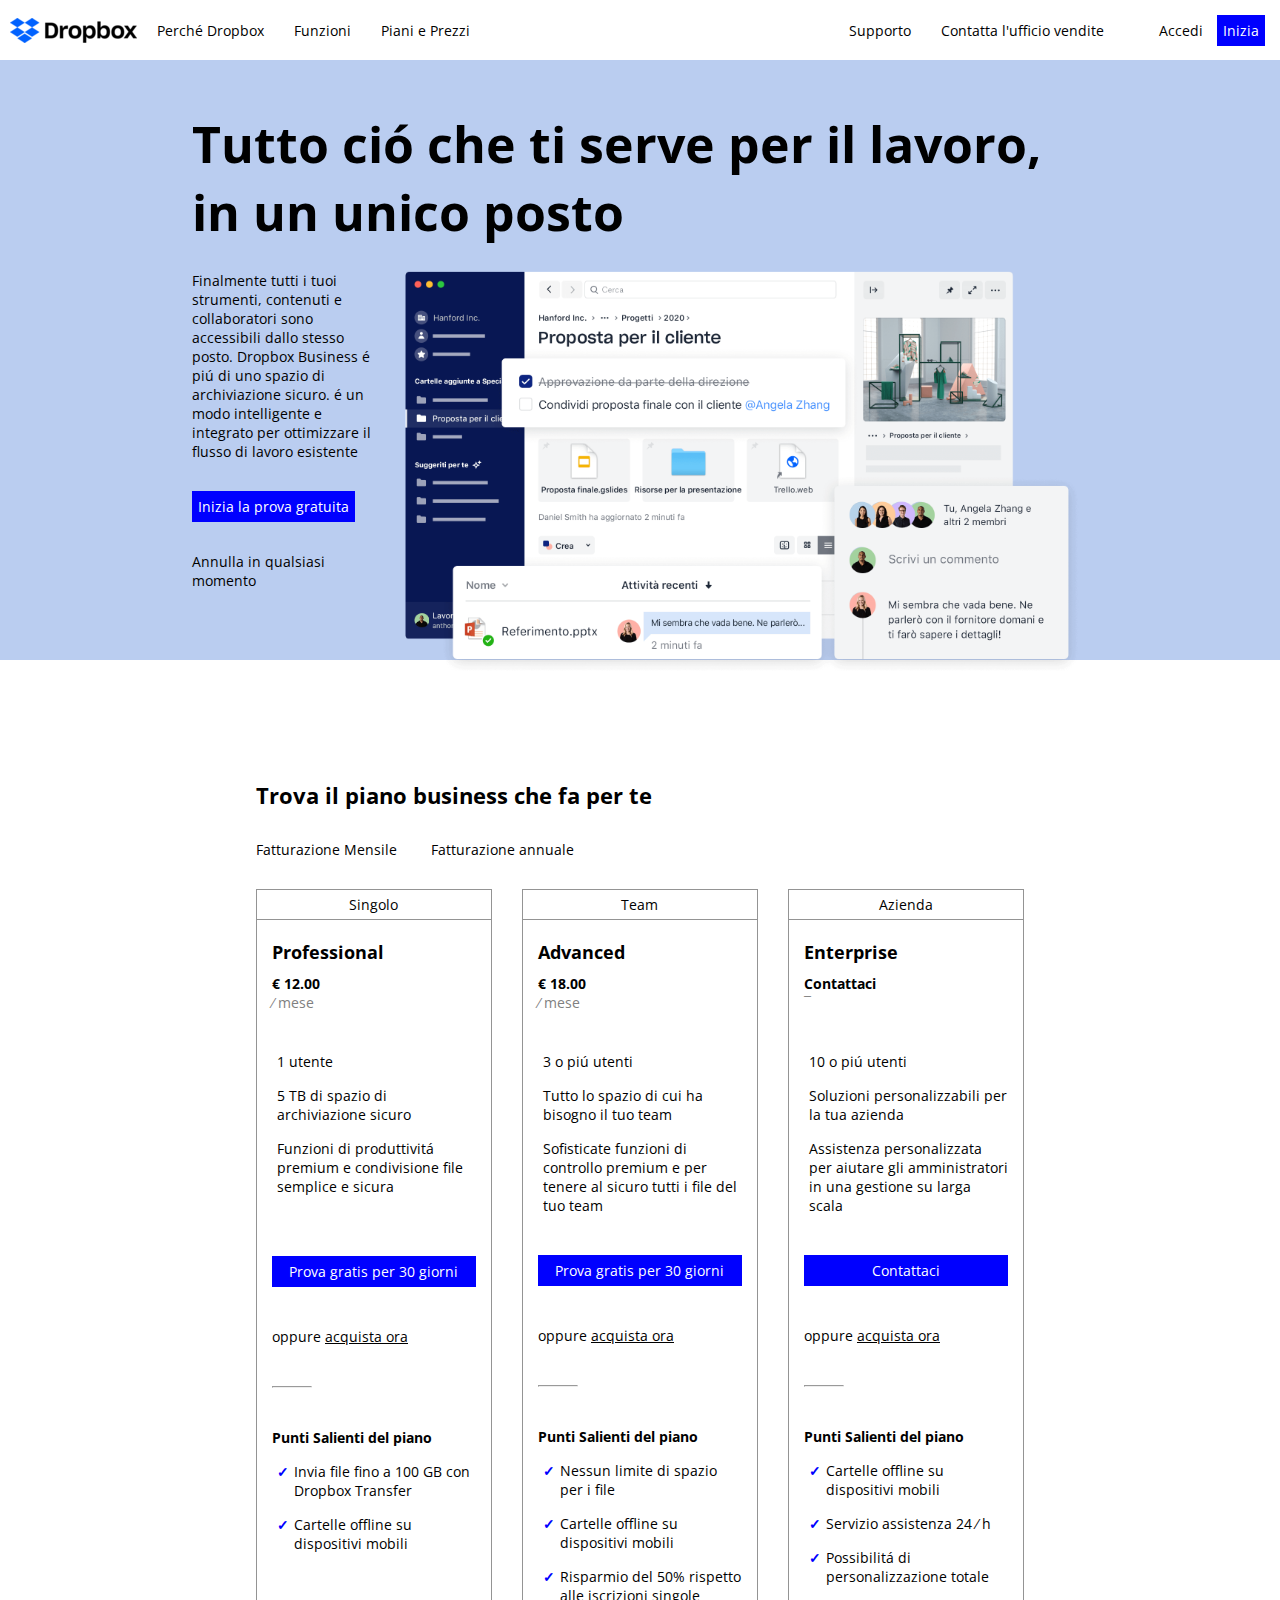
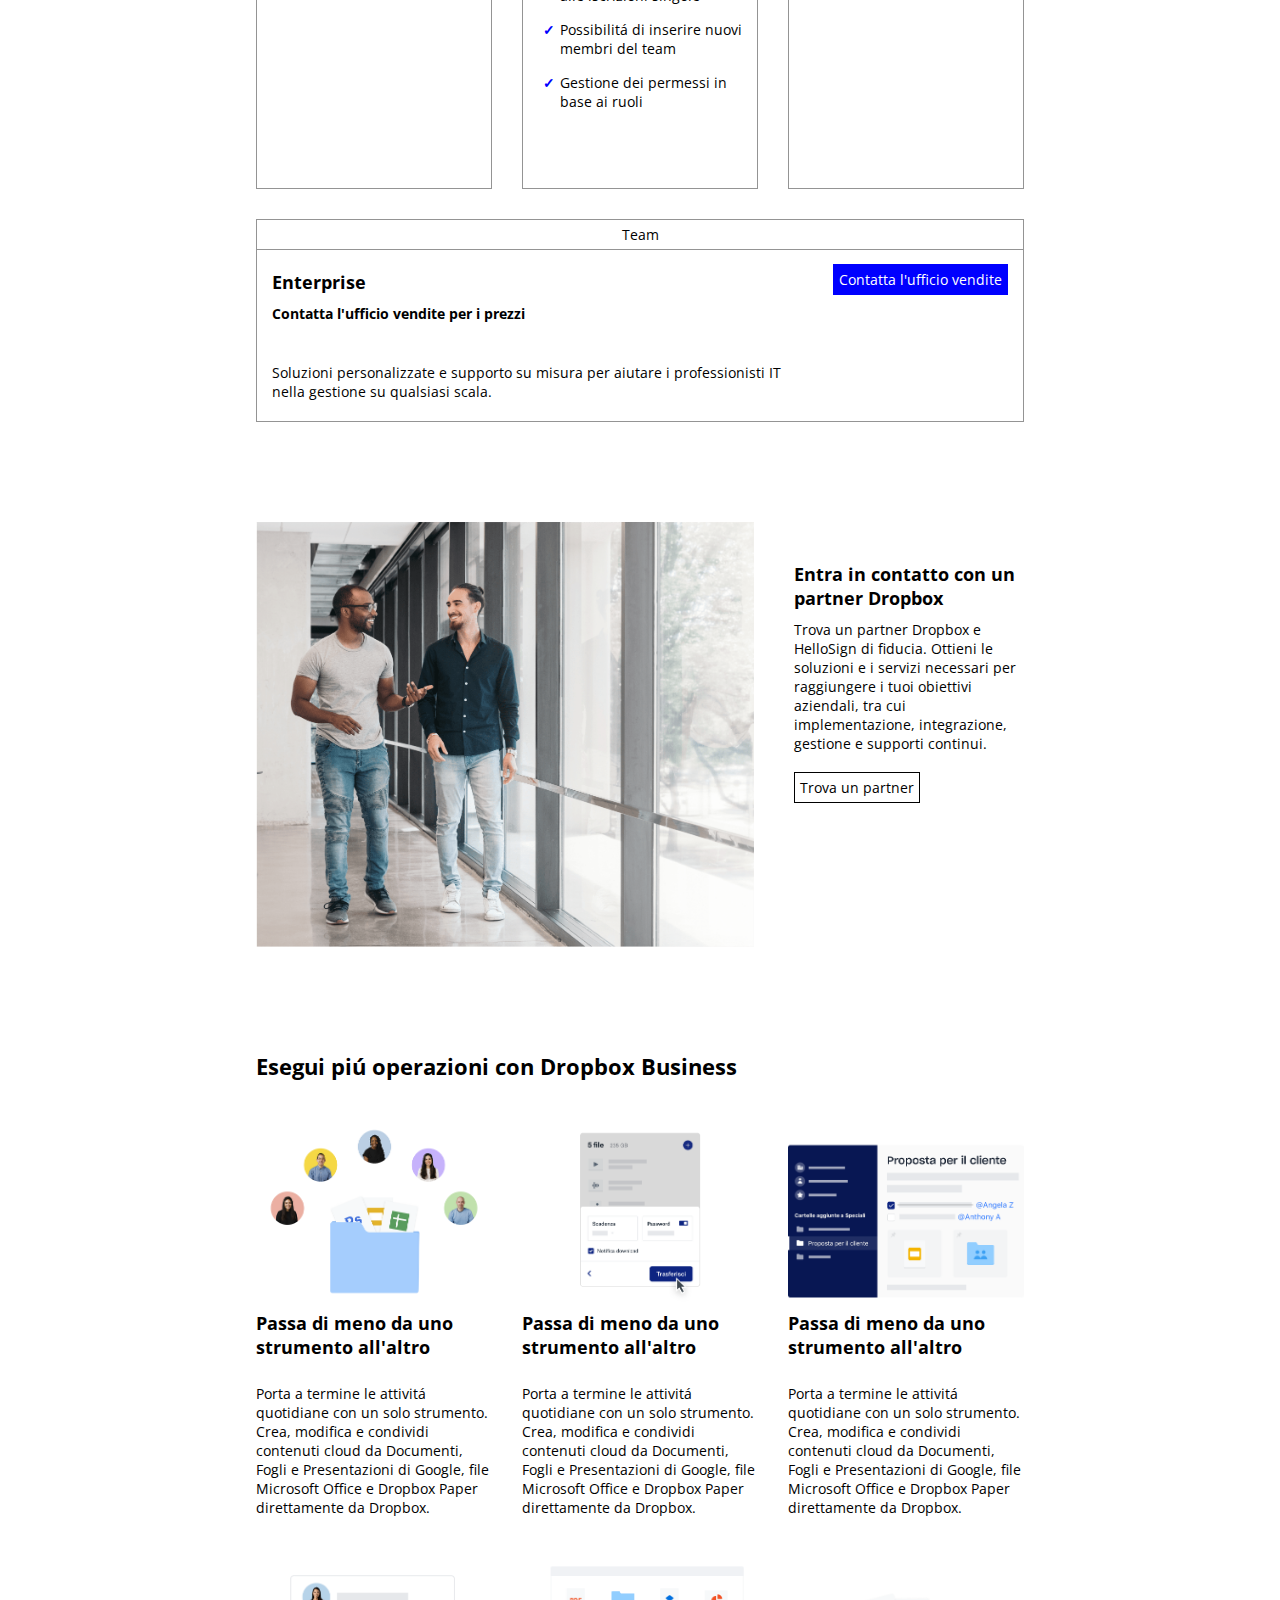
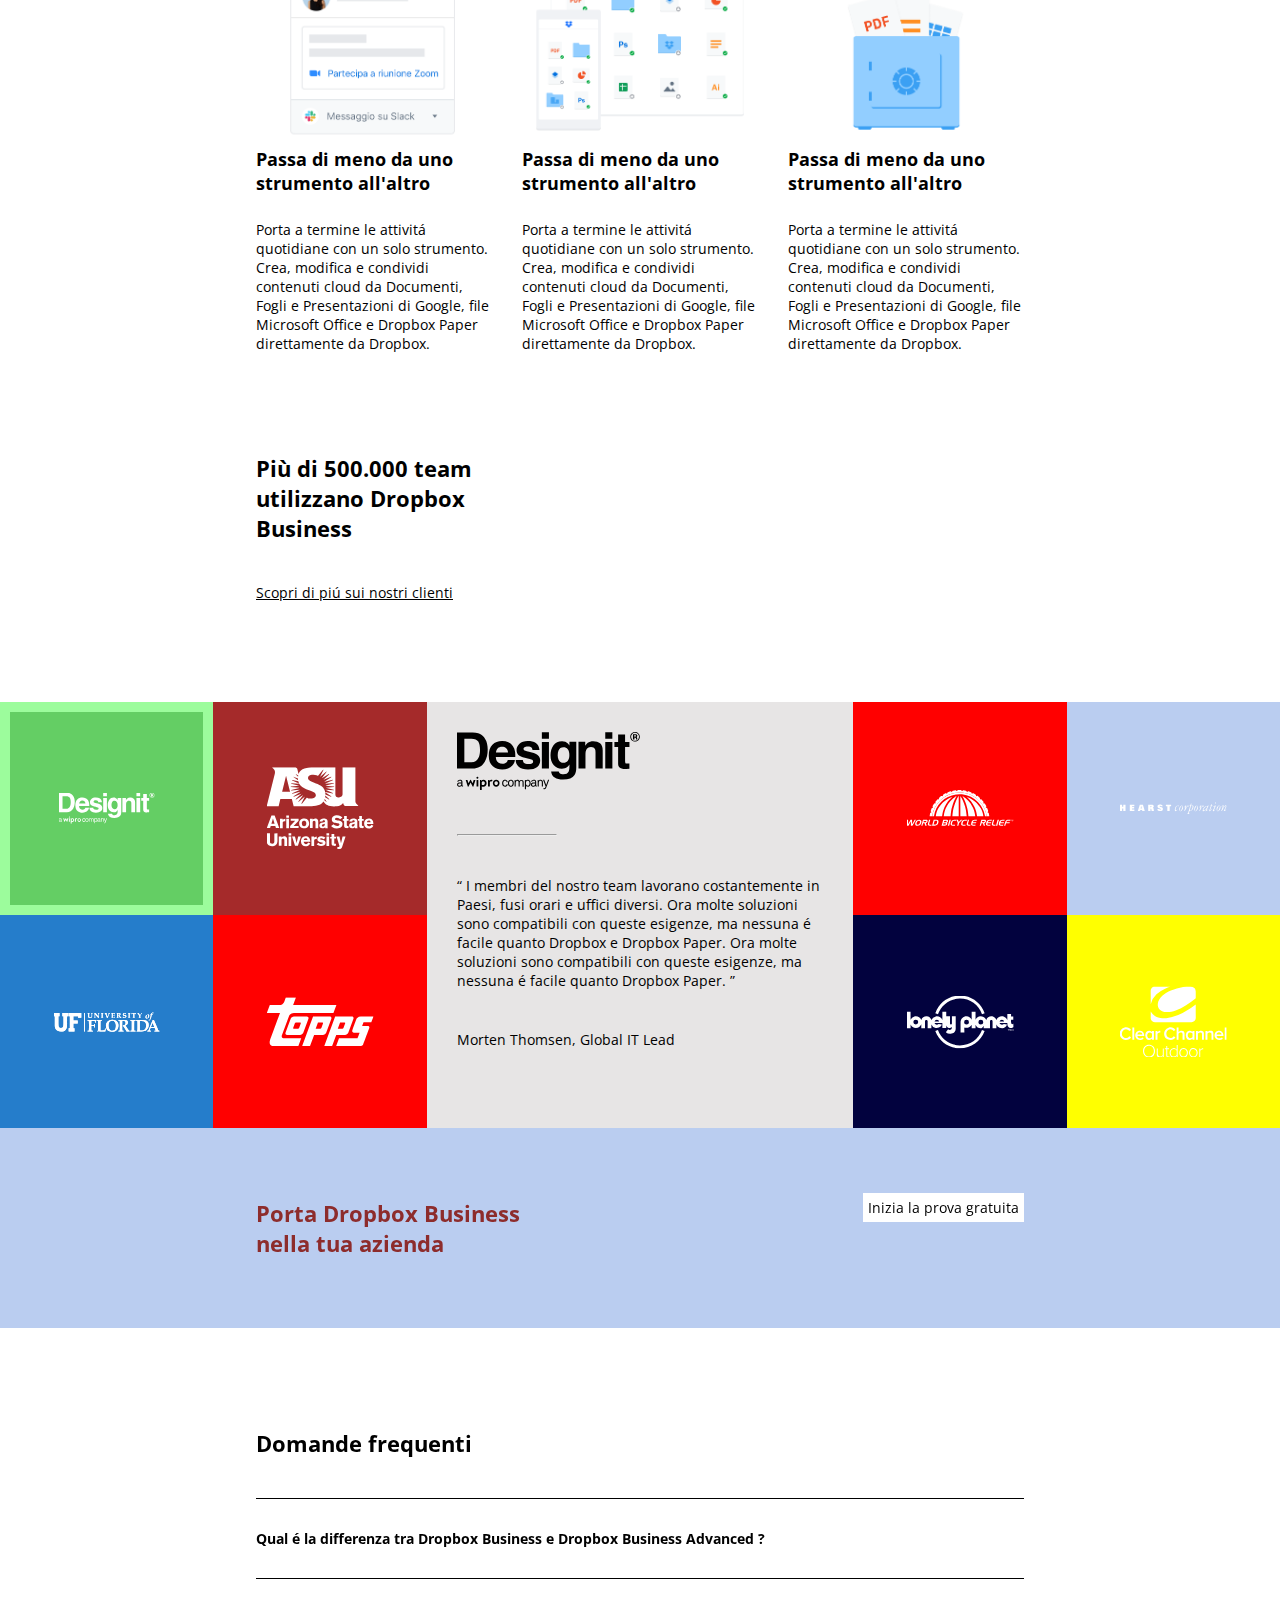
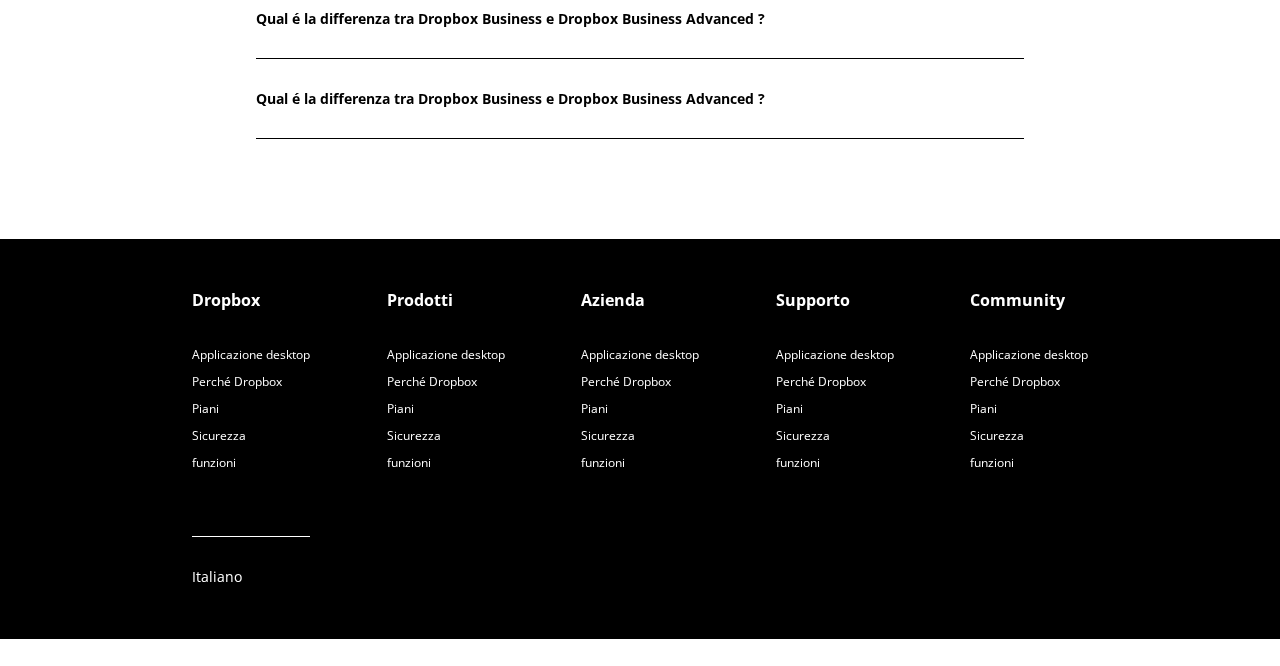
==== bonus/index.html @ 5f4a75bf "creazione cartella bonus" ====
<!DOCTYPE html>
<html lang="en">
<head>
    <meta charset="UTF-8">
    <meta http-equiv="X-UA-Compatible" content="IE=edge">
    <meta name="viewport" content="width=device-width, initial-scale=1.0">
    <title>Dropbox</title>
    <link rel="preconnect" href="https://fonts.googleapis.com">
    <link rel="preconnect" href="https://fonts.gstatic.com" crossorigin>
    <link href="https://fonts.googleapis.com/css2?family=Open+Sans:wght@400;800&display=swap" rel="stylesheet">
    <link rel="stylesheet" href="https://cdnjs.cloudflare.com/ajax/libs/font-awesome/6.2.0/css/all.min.css" integrity="sha512-xh6O/CkQoPOWDdYTDqeRdPCVd1SpvCA9XXcUnZS2FmJNp1coAFzvtCN9BmamE+4aHK8yyUHUSCcJHgXloTyT2A==" crossorigin="anonymous" referrerpolicy="no-referrer" />
    <link rel="stylesheet" href="css/style.css">
</head>
<body>
    <!-- header -->
    <header>
        <!-- nav bar -->
        <nav>
            <div class="nav-flex">
                <img src="img/logo-small.png" alt="logo">
                
                <ul class="list-nav">
                    <li><a href="#">Perch&eacute; Dropbox</a></li>
                    <li><a href="#" class="space">Funzioni</a></li>
                    <li><a href="#">Piani e Prezzi</a></li>
                </ul>
            </div>

            <div class="nav-flex">
                <ul class="list-nav">
                    <li><a href="#">Supporto</a></li>
                    <li><a href="#" class="space">Contatta l'ufficio vendite</a></li>
                </ul>
                <div id="nav-btn">
                    <a href="#">Accedi</a>
                    <a href="#" class="blue btn">Inizia</a>
                </div>
               
            </div>
        </nav>

        <div class="sub-header bg-light">
            <div class="container-header">
                <!-- intestazione -->
                <h1>
                    Tutto ci&oacute; che ti serve per il lavoro, in un unico posto
                </h1>

                <!-- sezione sub-header -->
                <div class="presentation">

                    <div class="presentation-sx">
                        <p>
                            Finalmente tutti i tuoi strumenti, contenuti e collaboratori sono accessibili dallo stesso posto. Dropbox Business &eacute; pi&uacute; di uno spazio di archiviazione sicuro. &eacute; un modo intelligente e integrato per ottimizzare il flusso di lavoro esistente
                        </p>  
    
                        <a href="#" class="blue btn">Inizia la prova gratuita</a>
                        <div>Annulla in qualsiasi momento</div>

                        <a href="#" id="arrow"><i class="fa-solid fa-arrow-down"></i></a>  
                    </div>

                    <div>
                        <img src="img/jumbo.png" alt="jumbo">
                    </div>
                    
                </div>
            </div>
            
        </div>
        <!-- chiusura div sub-header -->

    </header>
       
    <!-- main -->
    <main>
        <div class="container">

            <!-- section 1 Piano business Dropbox-->
            <section>
                <h3>
                    Trova il piano business che fa per te
                </h3>

                <div class="invoicing">
                    <div>
                        <span><i class="fa-solid fa-circle-dot blue-item"></i></span>
                        <span>Fatturazione Mensile</span>
                    </div>
    
                    <div>
                        <span><i class="fa-regular fa-circle"></i></span>
                        <span>Fatturazione annuale</span> 
                    </div>    
                </div>

                <div class="box-container">
                    <!-- box 1 -->
                    <div class="box">
                        <div class="box-category">
                            <i class="fa-solid fa-user"></i> 
                            <span>Singolo</span>  
                        </div>

                        <div class="box-content">
                            
                            <h4 class="mb1">Professional</h4>
                            <span><strong>&euro; 12.00</strong></span><br> 
                            <span class="gray">&frasl; mese</span> 

                            <div id="different-mg">
                                <div class="user">
                                    <i class="fa-solid fa-user"></i> 
                                    <span>1 utente</span> 
                                </div>
    
                                <div class="user">
                                    <i class="fa-solid fa-folder"></i>
                                    <div>
                                        5 TB di spazio di archiviazione sicuro 
                                    </div>  
                                </div>
    
                                <div class="user">
                                    <i class="fa-solid fa-share-nodes"></i>
                                    <div>
                                        Funzioni di produttivit&aacute; premium e condivisione file semplice e sicura
                                    </div>
                                </div>
                                
                            </div>
                            

                            <a href="#" class="blue btn mb2 special">Prova gratis per 30 giorni</a>

                            <div>
                                <span>oppure</span> 
                                <a href="#" class="underlined">acquista ora</a>
                            </div>

                            <hr>

                            <span>
                                <strong>Punti Salienti del piano</strong>
                            </span>  
                            <ul>
                                <li class="user">
                                    <span class="blue-item"><strong>&check;</strong></span>  
                                    <span> Invia file fino a 100 GB con Dropbox Transfer</span> 
                                </li>
                                <li class="user">
                                    <span class="blue-item"><strong>&check;</strong></span>
                                    <span>Cartelle offline su dispositivi mobili</span> 
                                </li>
                            </ul>
                        </div>
                        
                    </div>
                    <!-- chiusura box 1 -->

                    <!-- box 2 -->
                    <div class="box">
                        <div class="box-category">
                            <i class="fa-solid fa-people-group"></i> 
                            <span>Team</span>  
                        </div>

                        <div class="box-content">
                            
                            <h4 class="mb1">Advanced</h4>
                            <span><strong>&euro; 18.00</strong></span><br> 
                            <span class="gray">&frasl; mese</span> 
                            
                            <div class="user-description">
                                <div class="user">
                                    <i class="fa-solid fa-user"></i> 
                                    <span>3 o pi&uacute; utenti </span> 
                                </div>
    
                                <div class="user">
                                    <i class="fa-solid fa-folder"></i>
                                    <div>
                                        Tutto lo spazio di cui ha bisogno il tuo team
                                    </div>  
                                </div>
    
                                <div class="user">
                                    <i class="fa-solid fa-share-nodes"></i>
                                    <div>
                                        Sofisticate funzioni di controllo premium e per tenere al sicuro tutti i file del tuo team
                                    </div>
                                </div>
                            </div>
                            
                            

                            <a href="#" class="blue btn mb2 special">Prova gratis per 30 giorni</a>

                            <div>
                                <span>oppure</span> 
                                <a href="#" class="underlined">acquista ora</a>
                            </div>

                            <hr>

                            <span>
                                <strong>Punti Salienti del piano</strong>
                            </span>  
                            <ul>
                                <li class="user">
                                    <span class="blue-item"><strong>&check;</strong></span>  
                                    <span>Nessun limite di spazio per i file</span> 
                                </li>
                                <li class="user">
                                    <span class="blue-item"><strong>&check;</strong></span>
                                    <span>Cartelle offline su dispositivi mobili</span> 
                                </li>
                                <li class="user">
                                    <span class="blue-item"><strong>&check;</strong></span>
                                    <span>Risparmio del 50&percnt; rispetto alle iscrizioni singole</span> 
                                </li>
                                <li class="user">
                                    <span class="blue-item"><strong>&check;</strong></span>
                                    <span>Possibilit&aacute; di inserire nuovi membri del team</span> 
                                </li>
                                <li class="user">
                                    <span class="blue-item"><strong>&check;</strong></span>
                                    <span>Gestione dei permessi in base ai ruoli</span> 
                                </li>
                            </ul>
                        </div>
                    </div>
                    <!-- chiusura box 2 -->

                    <!-- box 3 -->
                    <div class="box">
                        <div class="box-category">
                            <i class="fa-solid fa-building"></i>
                            <span>Azienda</span>  
                        </div>

                        <div class="box-content">
                            
                            <h4 class="mb1">Enterprise</h4>
                            <span><strong>Contattaci</strong></span><br> 
                            <span class="gray">&macr;</span> 
                            
                            <div class="user-description">
                                <div class="user">
                                    <i class="fa-solid fa-user"></i> 
                                    <span>10 o pi&uacute; utenti</span> 
                                </div>
    
                                <div class="user">
                                    <i class="fa-solid fa-folder"></i>
                                    <div>
                                        Soluzioni personalizzabili per la tua azienda
                                    </div>  
                                </div>
    
                                <div class="user">
                                    <i class="fa-solid fa-share-nodes"></i>
                                    <div>
                                        Assistenza personalizzata per aiutare gli amministratori in una gestione su larga scala
                                    </div>
                                </div>
                            </div>
                            
                            <a href="#" class="blue btn mb2 special">Contattaci</a>

                            <div>
                                <span>oppure</span> 
                                <a href="#" class="underlined">acquista ora</a>
                            </div>

                            <hr>

                            <span>
                                <strong class="mb1">Punti Salienti del piano</strong>
                            </span>  
                            <ul>
                                <li class="user">
                                    <span class="blue-item"><strong>&check;</strong></span>
                                    <span>Cartelle offline su dispositivi mobili</span> 
                                </li>
                                <li class="user">
                                    <span class="blue-item">
                                        <strong>&check;</strong>
                                    </span>
                                    <span>Servizio assistenza 24 &frasl; h</span> 
                                </li>
                                <li class="user">
                                    <span class="blue-item"><strong>&check;</strong></span>
                                    <span>Possibilit&aacute; di personalizzazione totale</span> 
                                </li>   
                            </ul>
                        </div>
                        
                    </div>
                    <!-- chiusura box 3 -->
                </div>
                
                <div class="team">
                    <span class="bb1"><i class="fa-solid fa-building"></i> Team</span>

                    <div class="sub-section-1">
                        <div class="bigger-section">
                            <h4 class="mb1">Enterprise</h4>
                            <strong class="mb2">Contatta l'ufficio vendite per i prezzi</strong>
                            <p>Soluzioni personalizzate e supporto su misura per aiutare i professionisti IT nella gestione su qualsiasi scala.</p>
                        </div>

                        <div>
                            <a href="#" class="blue btn">Contatta l'ufficio vendite</a>
                        </div>
                    </div>
                </div>
            </section>
            <!-- chiusura section 1 -->

            <!-- section 2 Partner Dropbox-->
            <section class="partner">
                <div class="bigger-section">
                    <img src="img/partner.png" alt="">
                </div>

                <div class="smaller-section">
                    <h4 class="mb1">
                        Entra in contatto con un partner Dropbox
                    </h4>
                    <p class="mb3">
                        Trova un partner Dropbox e HelloSign di fiducia. Ottieni le soluzioni e i servizi necessari per raggiungere i tuoi obiettivi aziendali, tra cui implementazione, integrazione, gestione e supporti continui.
                    </p>
                    <a href="#" class="btn white black-border">Trova un partner</a>
                </div>
            </section>
            <!-- chiusura section 2 -->

            <!-- section 3 Dropbox Business-->
            <section>
                <h3>Esegui pi&uacute; operazioni con Dropbox Business</h3>

                <div class="drop-business">
                    <!-- card 1 -->
                    <div class="card">
                        <div>
                            <img src="img/business-feature-switching-tools.png" alt="immagine Dropbox business">
                        </div>
                        <div>
                            <h4 class="mb3">Passa di meno da uno strumento all'altro</h4>
                            <p>
                                Porta a termine le attivit&aacute; quotidiane con un solo strumento. Crea, modifica e condividi contenuti cloud da Documenti, Fogli e Presentazioni di Google, file Microsoft Office e Dropbox Paper direttamente da Dropbox.
                            </p>
                        </div>
                    </div>

                    <!-- card 2 -->
                    <div class="card">
                        <div>
                            <img src="img/business-feature-send-files-it.png" alt="immagine Dropbox business">
                        </div>
                        <div>
                            <h4 class="mb3">Passa di meno da uno strumento all'altro</h4>
                            <p>
                                Porta a termine le attivit&aacute; quotidiane con un solo strumento. Crea, modifica e condividi contenuti cloud da Documenti, Fogli e Presentazioni di Google, file Microsoft Office e Dropbox Paper direttamente da Dropbox.
                            </p>
                        </div>
                    </div>

                    <!-- card 3 -->
                    <div class="card">
                        <div>
                            <img src="img/business-feature-coordinate-it.png" alt="immagine Dropbox business">
                        </div>
                        <div>
                            <h4 class="mb3">Passa di meno da uno strumento all'altro</h4>
                            <p>
                                Porta a termine le attivit&aacute; quotidiane con un solo strumento. Crea, modifica e condividi contenuti cloud da Documenti, Fogli e Presentazioni di Google, file Microsoft Office e Dropbox Paper direttamente da Dropbox.
                            </p>
                        </div>
                    </div>

                    <!-- card 4 -->
                    <div class="card">
                        <div>
                            <img src="img/business-feature-integrations-it.png" alt="immagine Dropbox business">
                        </div>
                        <div>
                            <h4 class="mb3">Passa di meno da uno strumento all'altro</h4>
                            <p>
                                Porta a termine le attivit&aacute; quotidiane con un solo strumento. Crea, modifica e condividi contenuti cloud da Documenti, Fogli e Presentazioni di Google, file Microsoft Office e Dropbox Paper direttamente da Dropbox.
                            </p>
                        </div>
                    </div>

                    <!-- card 5 -->
                    <div class="card">
                        <div>
                            <img src="img/business-feature-multi-device.png" alt="immagine Dropbox business">
                        </div>
                        <div>
                            <h4 class="mb3">Passa di meno da uno strumento all'altro</h4>
                            <p>
                                Porta a termine le attivit&aacute; quotidiane con un solo strumento. Crea, modifica e condividi contenuti cloud da Documenti, Fogli e Presentazioni di Google, file Microsoft Office e Dropbox Paper direttamente da Dropbox.
                            </p>
                        </div>
                    </div>

                    <!-- card 6 -->
                    <div class="card">
                        <div>
                            <img src="img/business-feature-security.png" alt="immagine Dropbox business">
                        </div>
                        <div>
                            <h4 class="mb3">Passa di meno da uno strumento all'altro</h4>
                            <p>
                                Porta a termine le attivit&aacute; quotidiane con un solo strumento. Crea, modifica e condividi contenuti cloud da Documenti, Fogli e Presentazioni di Google, file Microsoft Office e Dropbox Paper direttamente da Dropbox.
                            </p>
                        </div>
                    </div>
                    
                </div>
                <!-- chiusura div drop-business -->

            </section>
            <!-- chiusura section 3 -->

            <!-- section 4 Clienti  -->
            <section>
                <div class="clients">
                    <h3 class="mb2">Più di 500.000 team utilizzano Dropbox Business</h3>
                    <a href="#" class="underlined">Scopri di pi&uacute; sui nostri clienti</a>
                </div>
            </section>
            <!-- chiusura section 4 -->

            <!-- section domande frequenti-->

        </div>
    
    </main>
    
    <!-- section 5 Sponsor-->
    <section>
        <div class="global-flex">
            <div class="sponsor flex">
                <div class="square green">
                    <img src="img/designit.svg" alt="immagine designit">
                </div>
                <div class="square brown">
                    <img src="img/arizona_state_university.svg" alt="immagine asu arizona">
                </div>
                <div class="square light-blue">
                    <img src="img/university_of_florida.svg" alt="immagine UF Florida">
                </div>
                <div class="square red">
                    <img src="img/topps.svg" alt="immagine topps">
                </div>
            </div>

            <div class="sponsor bg-gray">
                <img src="img/designit.svg" alt="immagine designit">
                <hr>
                <q>
                    I membri del nostro team lavorano costantemente in Paesi, fusi orari e uffici diversi. Ora molte soluzioni sono compatibili con queste esigenze, ma nessuna &eacute; facile quanto Dropbox e Dropbox Paper. Ora molte soluzioni sono compatibili con queste esigenze, ma nessuna &eacute; facile quanto Dropbox Paper.
                </q> 
                <span>Morten Thomsen, Global IT Lead</span>

                <q>
                    I membri del nostro team lavorano costantemente in Paesi, fusi orari e uffici diversi. Ora molte soluzioni sono compatibili con queste esigenze, ma nessuna &eacute; facile quanto Dropbox e Dropbox Paper. Ora molte soluzioni sono compatibili con queste esigenze, ma nessuna &eacute; facile quanto Dropbox Paper.
                </q> 
                <span>Morten Thomsen, Global IT Lead</span>

                <q>
                    I membri del nostro team lavorano costantemente in Paesi, fusi orari e uffici diversi. Ora molte soluzioni sono compatibili con queste esigenze, ma nessuna &eacute; facile quanto Dropbox e Dropbox Paper. Ora molte soluzioni sono compatibili con queste esigenze, ma nessuna &eacute; facile quanto Dropbox Paper.
                </q> 
                <span>Morten Thomsen, Global IT Lead</span>
            </div>

            <div class="sponsor flex">
                <div class="square red">
                    <img src="img/world_bicycle_relief.svg" alt="immagine world_bicycle_relief">
                </div>
                <div class="square bg-light">
                    <img src="img/hearst_corp.svg" alt="immagine hearst_corp">
                </div>
                <div class="square dark-blue">
                    <img src="img/lonely_planet.svg" alt="immagine lonely_planet">
                </div>
                <div class="square yellow">
                    <img src="img/clear_channel.svg" alt="immagine clear_channel">
                </div>
            </div>
        </div>
    </section>

    <!-- section 6 prova gratuita-->
    <section class="bg-light">
        <div class="container free-trial">
            <h3>
                Porta Dropbox Business nella tua azienda
            </h3>
            <div>
                <a href="#" class="btn white" >Inizia la prova gratuita</a>  
            </div>
            
        </div>
    
    </section>
    
    <!-- section 7 Faq -->
    <section class="last-section">
        <div class="container">
            <h3 class="mb2">Domande frequenti</h3>
            <div class="faq btop">
                <span>
                    <strong>Qual &eacute; la differenza tra Dropbox Business e Dropbox Business Advanced &quest;</strong>
                </span>
                <i class="fa-solid fa-angle-down"></i>
            </div>

            <div class="faq">
                <span>
                    <strong>Qual &eacute; la differenza tra Dropbox Business e Dropbox Business Advanced &quest;</strong>
                </span>
                <i class="fa-solid fa-angle-down"></i>
            </div>

            <div class="faq">
                <span>
                    <strong>Qual &eacute; la differenza tra Dropbox Business e Dropbox Business Advanced &quest;</strong>
                </span>
                <i class="fa-solid fa-angle-down"></i>
            </div>
        </div>
    </section>
    <!-- chiusura section 7 -->

    <!-- footer -->
    <footer>
        <div class="container-footer">

            <div class="footer-col">
                <h5>Dropbox</h5>
                <ul>
                    <li>Applicazione desktop</li>
                    <li>Perch&eacute; Dropbox</li>
                    <li>Piani</li>
                    <li>Sicurezza</li>
                    <li>funzioni</li>
                </ul>
                
                <div id="language">
                    <i class="fa-solid fa-earth-americas"></i>
                    <span>Italiano</span>
                    <i class="fa-solid fa-caret-up"></i>
                </div>
            
            </div>

            <div class="footer-col">
                <h5>Prodotti</h5>
                <ul>
                    <li>Applicazione desktop</li>
                    <li>Perch&eacute; Dropbox</li>
                    <li>Piani</li>
                    <li>Sicurezza</li>
                    <li>funzioni</li>
                </ul>
            </div>

            <div class="footer-col">
                <h5>Azienda</h5>
                <ul>
                    <li>Applicazione desktop</li>
                    <li>Perch&eacute; Dropbox</li>
                    <li>Piani</li>
                    <li>Sicurezza</li>
                    <li>funzioni</li>
                </ul>
            </div>

            <div class="footer-col">
                <h5>Supporto</h5>
                <ul>
                    <li>Applicazione desktop</li>
                    <li>Perch&eacute; Dropbox</li>
                    <li>Piani</li>
                    <li>Sicurezza</li>
                    <li>funzioni</li>
                </ul>
            </div>

            <div class="footer-col">
                <h5>Community</h5>
                <ul>
                    <li>Applicazione desktop</li>
                    <li>Perch&eacute; Dropbox</li>
                    <li>Piani</li>
                    <li>Sicurezza</li>
                    <li>funzioni</li>
                </ul>
            </div>
            
        </div>
    </footer>

</body>
</html>
---- bonus/css/style.css ----
/*  regole generali */
*{
    margin: 0;
    padding: 0;
    box-sizing: border-box;
}

body{
    font-family: 'Open Sans', Arial, Helvetica, sans-serif;
    font-size: 14px;
}

ul li{
    list-style: none;
}

a{
    text-decoration: none;
    color: #000;
}

img{
    max-width: 100%;
}

h3{
    font-size: 22px;
}

h4{
    font-size: 18px;
}

h5{
    font-size: 16px;
}

hr{
    display: block;
    margin: 40px 0;
}


/* regole header */
nav{
    height: 60px;
    display: flex;
    justify-content: space-between;
    background-color: #fff;
    padding: 0 10px;
    position: fixed;
    top: 0;
    left: 0;
    width: 100%;
    z-index: 100;
}

.nav-flex{
    display: flex;
    justify-content: space-between;
    align-items: center;
}

.list-nav{
    display: flex;
    justify-content: space-around;
    align-items: center;
    margin: 0 20px;
}

nav .space{
    padding: 0 30px;
}

#nav-btn a{
    margin: 0 5px;
}

.btn{
    padding: 5px;
}

.blue{
    background-color: #0000ff;
    border: 1px solid #0000ff;
    color: white;
}

.blue.btn:hover{
    background-color: #4141ed;
    border: 1px solid #4141ed;
}
.sub-header{
    margin-top: 60px;
    height: 600px;
}

.bg-light{
    background-color: #bacdf0;
}


.container-header, .container-footer{
    width: 70%;
    margin: 0 auto;
    padding: 50px 0;
}

.container-header h1{
    font-size: 50px;
    margin-bottom: 25px;
}

header .presentation{
    display: flex;
    justify-content: space-between;
}

.presentation-sx{
    width: 500px;
}

.presentation-sx a{
    display: inline-block;
    margin: 30px 0;
}

.presentation-sx #arrow{
    font-size: 30px;
    margin-top: 90px;
}

.mb1{
    margin-bottom: 10px;
}

.mb2{
    display: block;
    margin-bottom: 40px;
}

.mb3{
    margin-bottom: 25px ;
}

/* regole main */
main{
    margin: 120px 0 0 0;
}

main section, .last-section{
    margin: 100px 0;
}

.container{
    width: 60%;
    margin: 0 auto;
}

main section .invoicing{
    margin: 30px 0;
}

.invoicing div{
    display: inline-block;
}

.blue-item{
    color: #0000ff;
}

.invoicing div:first-child{
    margin-right: 30px;
}

.box-container{
    display: flex;
    justify-content: space-between;
    margin: 0 -15px;
    min-height: 900px;
}

.box{
    width: calc(100% / 3 - 30px);
    margin: 0 15px;
}

.box, .team{
    border: 1px solid #949494;
}

.box-content, .sub-section-1{
    padding: 20px 15px;
}

.user{
    display: flex;
    justify-content: flex-start;
    margin: 15px 0;
}

.user span{
    display: block;
}

.user span, .user div{
    padding-left: 5px;
}

.user-description{
    margin: 40px 0;
}

#different-mg{
    margin: 40px 0 60px 0;
}

.underlined:link {
    text-decoration: underline;
}

.box-category, .bb1{
    border-bottom: 1px solid #949494;
    text-align: center;
    padding: 5px 0;
}

.box-content .gray{
    color: #808080;
}

.box-content .special{
    display: block;
    width: 100%;
    text-align: center;
}

main hr{
    width: 40px;
}

.team{
    margin: 30px 0;
}

.team .bb1{
    display: block;
}

.sub-section-1{
    display: flex;
    justify-content: space-between;
}

.smaller-section{
    width: 30%;
    margin-top: 40px;
}

.btn.white:hover{
    background-color: #f1f1f1;
}

.bigger-section{
    width: 70%;
}

.partner{
    display: flex;
    justify-content: space-between;
}

.partner img{
    padding-right: 40px;
}

.white{
    background-color: #fff;
}

.black-border{
    border: 1px solid #000;
}

.drop-business{
    display: flex;
    justify-content: space-between;
    flex-wrap: wrap;
    margin: 0 -15px;
}

.card{
    width: calc(100% / 3 - 30px);
    margin: 35px 15px 0 15px;
}

.card img{
    width: 100%;
}

section .clients, .free-trial h3{
    width: 40%;
}

.global-flex{
    display: flex;
}

.global-flex .sponsor{
    width: calc(100% / 3);
}

.global-flex .flex{
    display: flex;
    flex-wrap: wrap;
}

.sponsor .square{
    position: relative;
    width: 50%;
    height:calc(100vw / 6)   
}

.sponsor img{
    width: 50%;
}

.sponsor.flex img{
    position: absolute;
    top: 50%;
    left: 50%;
    transform: translate(-50%, -50%);
    filter: brightness(0) invert(1);
}

.global-flex hr{
    width: 100px;
}

.bg-gray span{
    display: block;
    margin: 40px 0 350px 0;
}

/* squares background colors */
    .green{
        background-color: #64ce64;
        border: 10px solid #9cfc9c;
    }

    .brown{
        background-color: #a52a2a;
    }

    .light-blue{
        background-color: #257dcb;
    }

    .red{
        background-color: #ff0000;
    }

    .bg-gray{
        background-color: #e7e5e5;
        padding: 30px;
        height: calc(100vw / 3);
        overflow-y: auto;
    }

    .dark-blue{
        background-color: #02023e;
    }

    .yellow{
        background-color: #ffff00;
    }

.bg-light h3{
    color: #8d2c2c;
}

.free-trial{
    display: flex;
    justify-content: space-between;
    padding: 70px 0;
}

.faq{
    display: flex;
    justify-content: space-between;
    padding: 30px 0;
    border-bottom: 1px solid #000;
}

.faq.btop{
    border-top: 1px solid #000;
}

.faq span{
    display: block; 
}

.faq .fa-angle-down{
    padding-right: 30px;
}

/* regole footer */
footer{
    background-color: #000;
    color: #fff;
    height: 400px;
}

.container-footer{
    width: 70%;
    margin: 0 auto;
    padding: 50px 0;
    display: flex;
    justify-content: space-between;
}

.footer-col ul{
    margin: 30px 0 60px 0;
}

.footer-col li{
    font-size: 12px;
    padding: 5px 0;
}

.footer-col li:hover{
    text-decoration: underline;
}

#language{
    border-top: 1px solid #fff;
    padding: 30px 0;
}
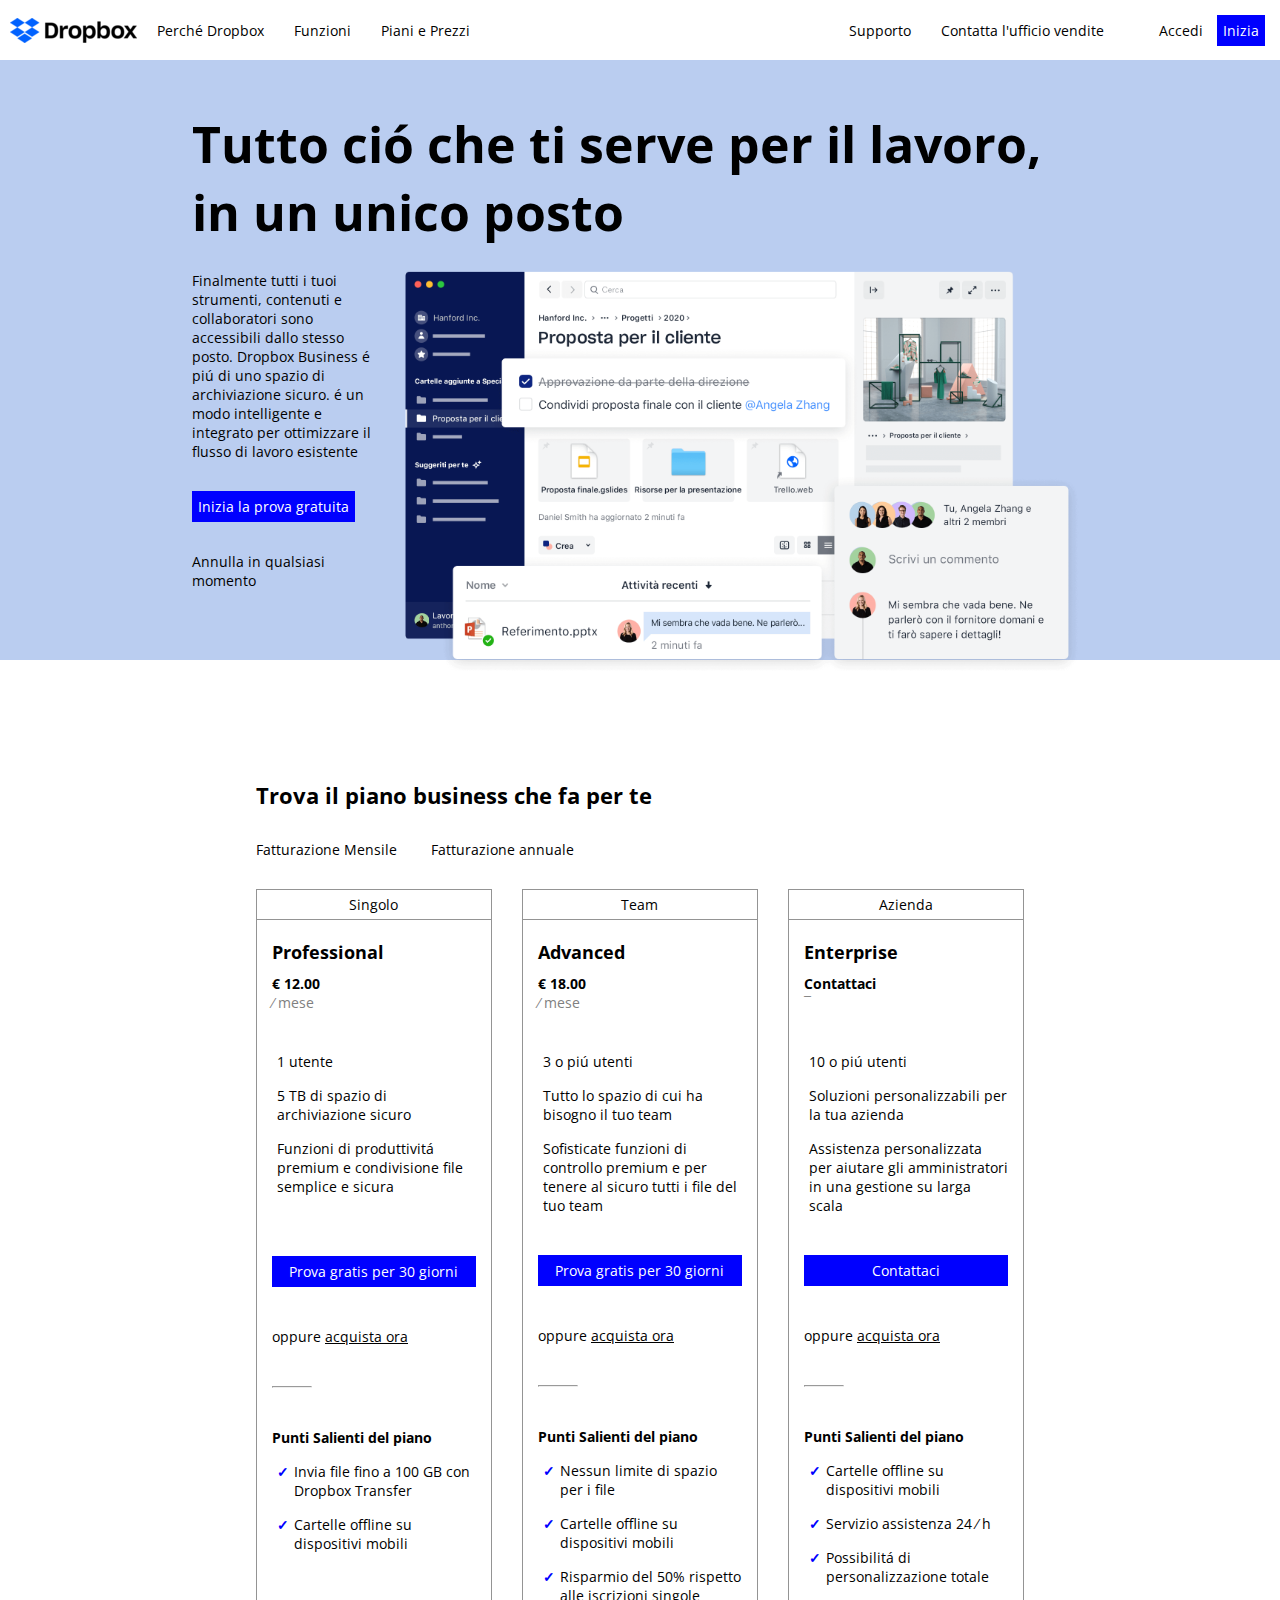
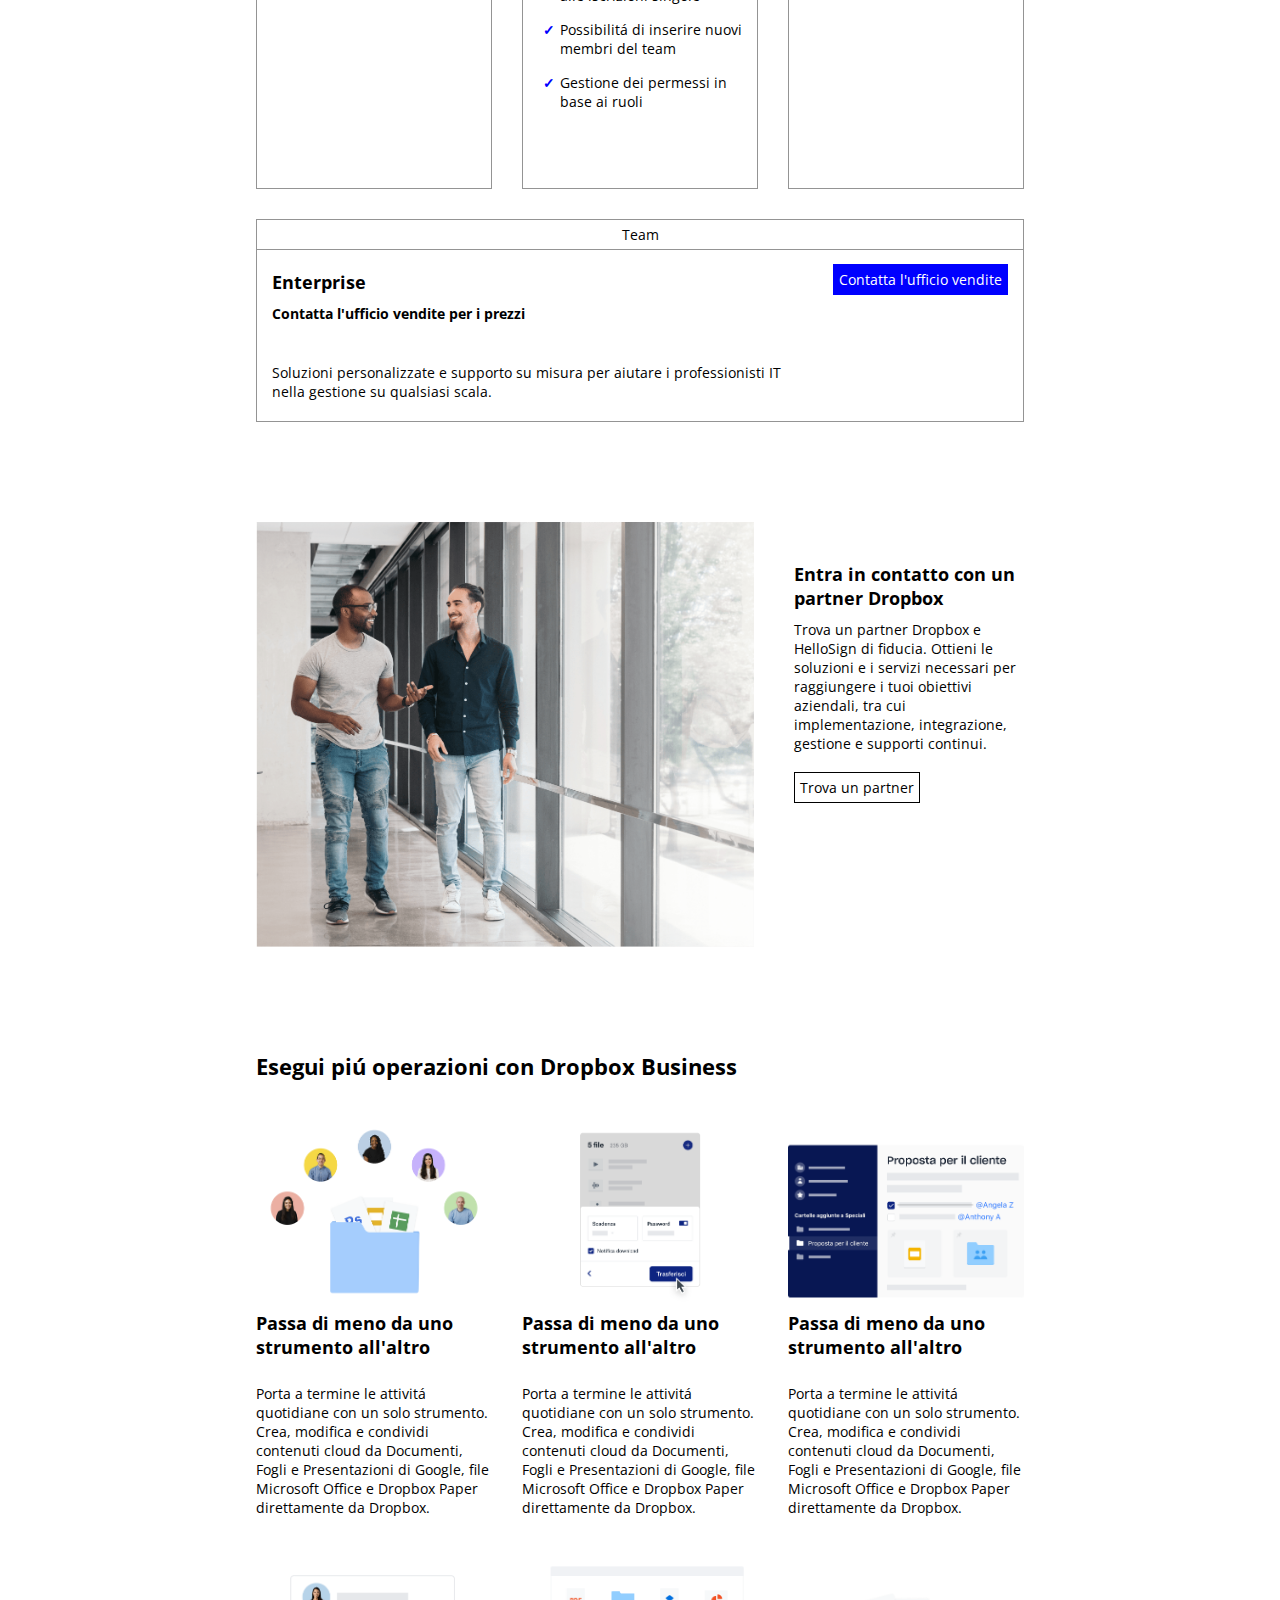
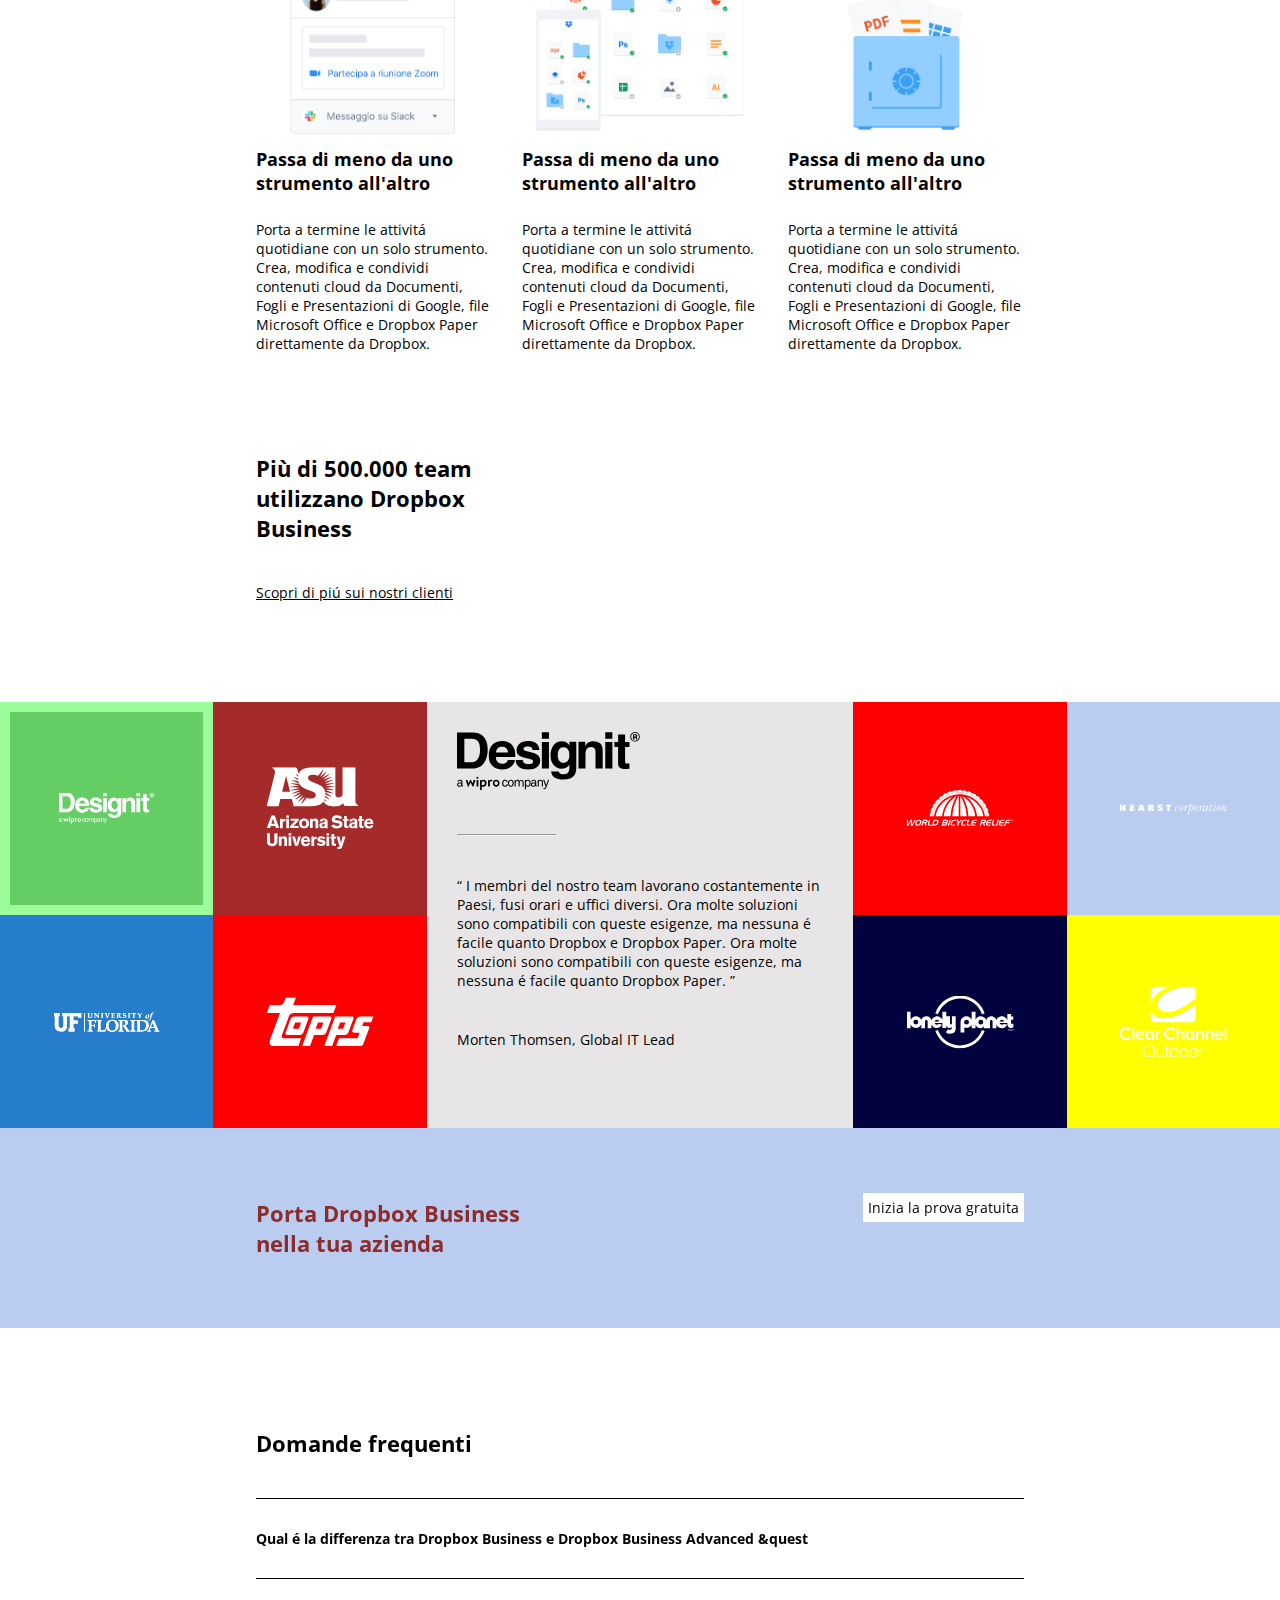
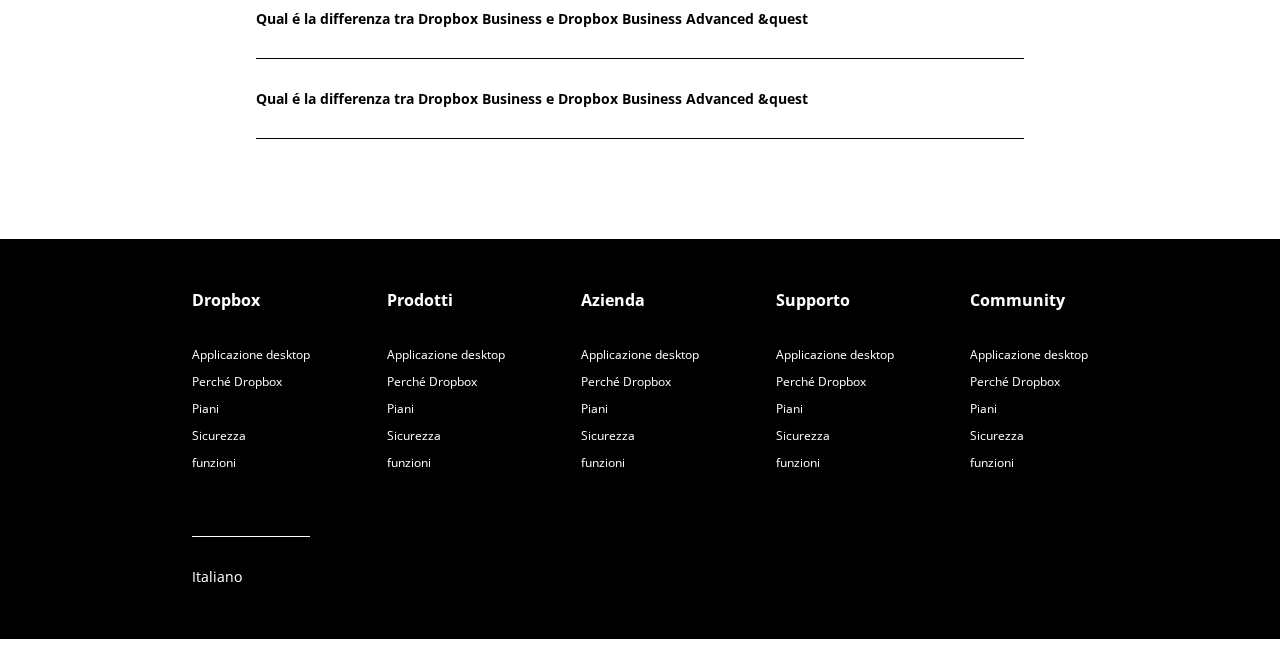
==== commit a30d48ec: "inserimento hover faq section" ====
--- a/bonus/index.html
+++ b/bonus/index.html
@@ -513,24 +513,42 @@
         <div class="container">
             <h3 class="mb2">Domande frequenti</h3>
             <div class="faq btop">
-                <span>
-                    <strong>Qual &eacute; la differenza tra Dropbox Business e Dropbox Business Advanced &quest;</strong>
-                </span>
+                <div>
+                    <strong>
+                        Qual &eacute; la differenza tra Dropbox Business e Dropbox Business Advanced &quest
+                    </strong>
+                    <p class="faq-hover">
+                        Lorem ipsum dolor sit amet consectetur adipisicing elit. Doloribus odit fugiat tempore eos repellat, voluptatibus neque. Rem, eum incidunt, vitae saepe quos voluptas doloribus rerum nihil quam dolor perferendis qui.
+                    </p>
+                </div>
                 <i class="fa-solid fa-angle-down"></i>
+
             </div>
 
             <div class="faq">
-                <span>
-                    <strong>Qual &eacute; la differenza tra Dropbox Business e Dropbox Business Advanced &quest;</strong>
-                </span>
+                <div>
+                    <strong>
+                        Qual &eacute; la differenza tra Dropbox Business e Dropbox Business Advanced &quest
+                    </strong>
+                    <p class="faq-hover">
+                        Lorem ipsum dolor sit amet consectetur adipisicing elit. Doloribus odit fugiat tempore eos repellat, voluptatibus neque. Rem, eum incidunt, vitae saepe quos voluptas doloribus rerum nihil quam dolor perferendis qui.
+                    </p>
+                </div>
                 <i class="fa-solid fa-angle-down"></i>
+
             </div>
 
             <div class="faq">
-                <span>
-                    <strong>Qual &eacute; la differenza tra Dropbox Business e Dropbox Business Advanced &quest;</strong>
-                </span>
+                <div>
+                    <strong>
+                        Qual &eacute; la differenza tra Dropbox Business e Dropbox Business Advanced &quest
+                    </strong>
+                    <p class="faq-hover">
+                        Lorem ipsum dolor sit amet consectetur adipisicing elit. Doloribus odit fugiat tempore eos repellat, voluptatibus neque. Rem, eum incidunt, vitae saepe quos voluptas doloribus rerum nihil quam dolor perferendis qui.
+                    </p>
+                </div>
                 <i class="fa-solid fa-angle-down"></i>
+
             </div>
         </div>
     </section>
--- a/bonus/css/style.css
+++ b/bonus/css/style.css
@@ -396,12 +396,17 @@
     border-top: 1px solid #000;
 }
 
-.faq span{
-    display: block; 
-}
-
 .faq .fa-angle-down{
     padding-right: 30px;
+}
+
+.faq-hover{
+    padding-top: 30px;
+    display: none;
+}
+
+.faq:hover .faq-hover{
+    display: block;
 }
 
 /* regole footer */
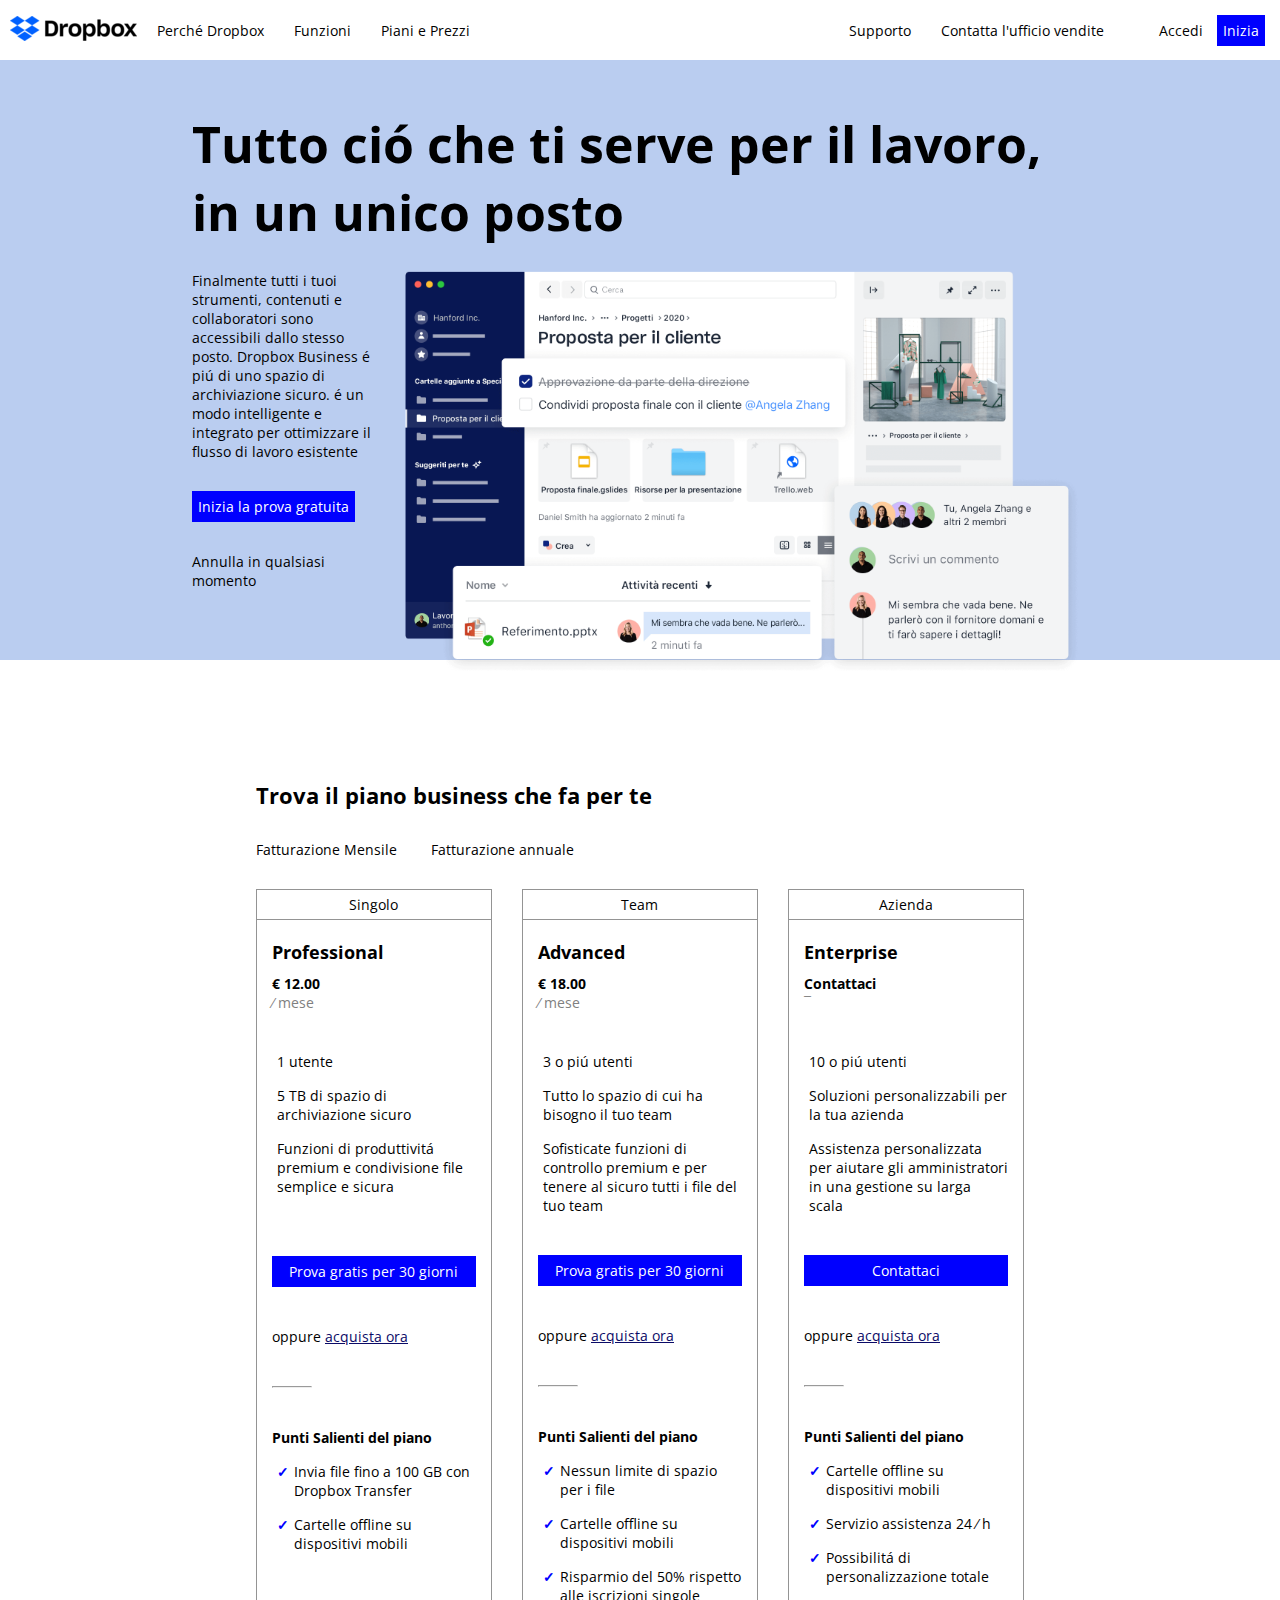
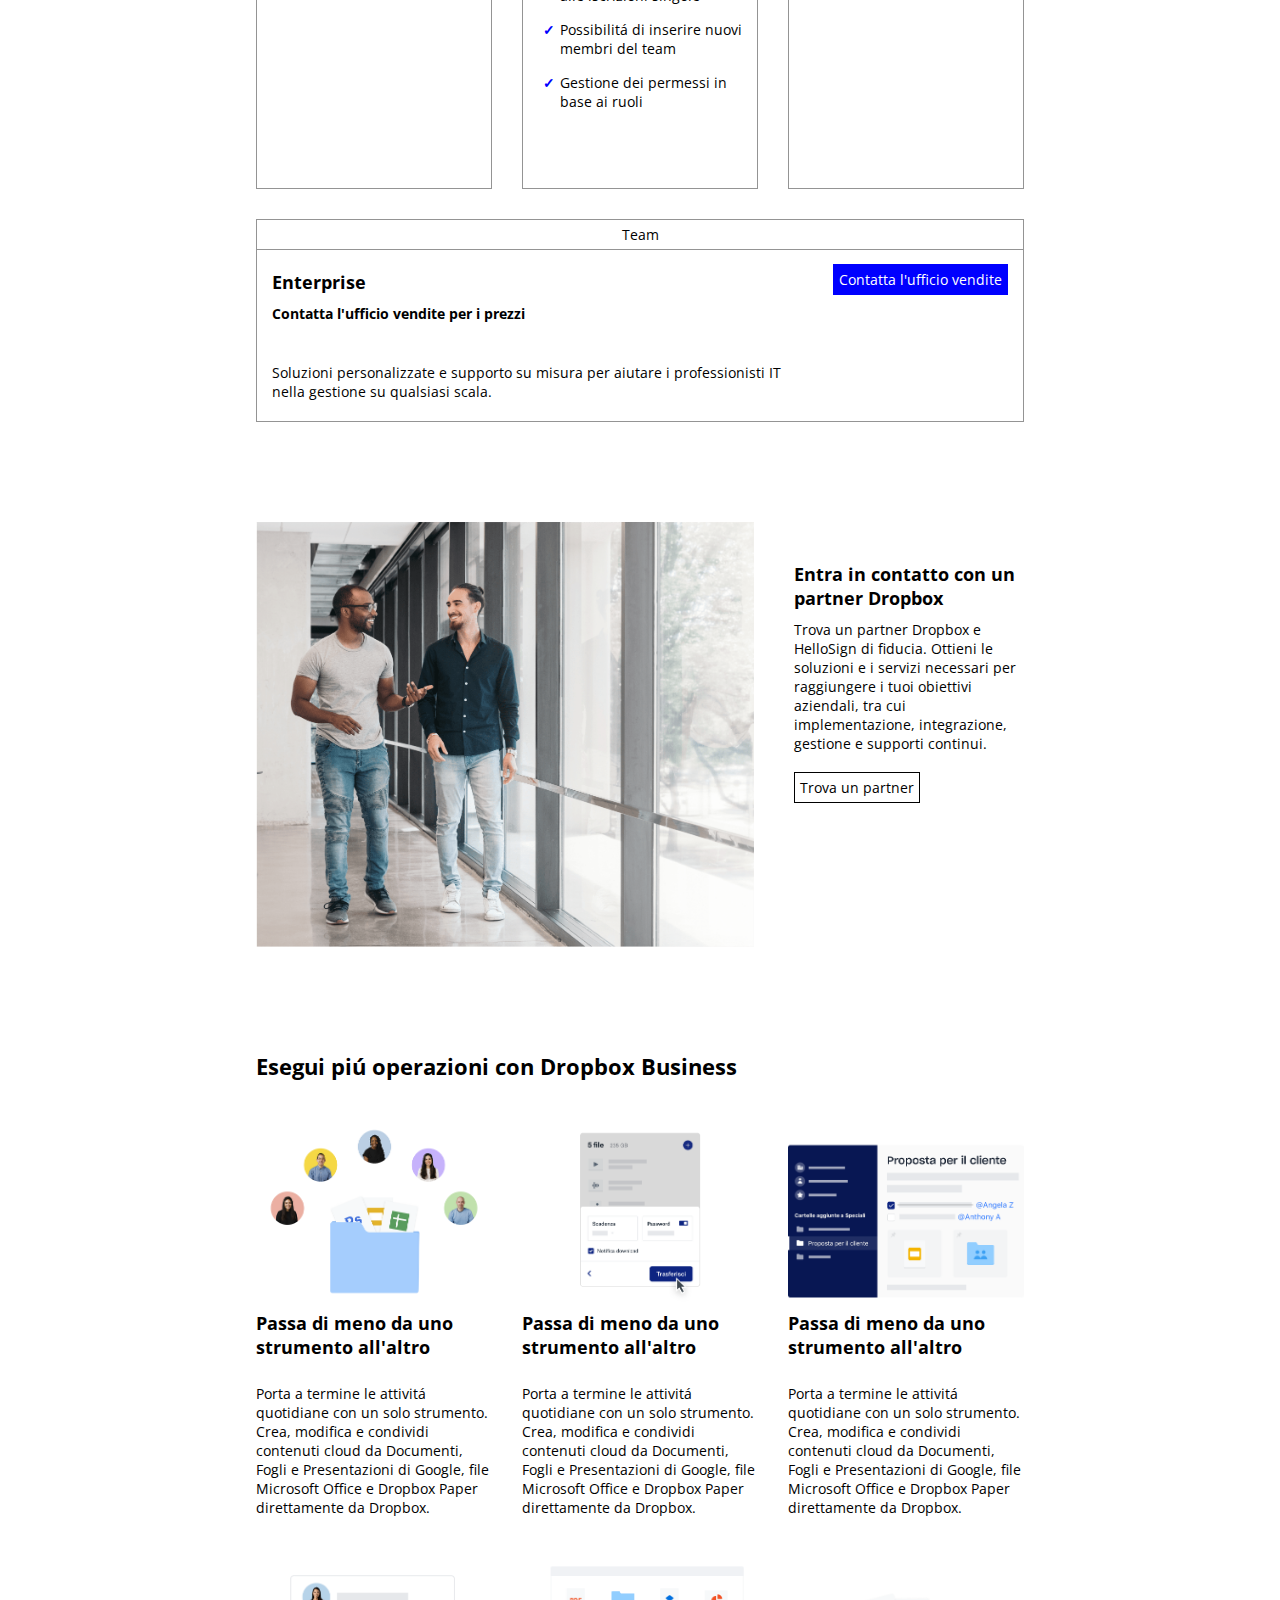
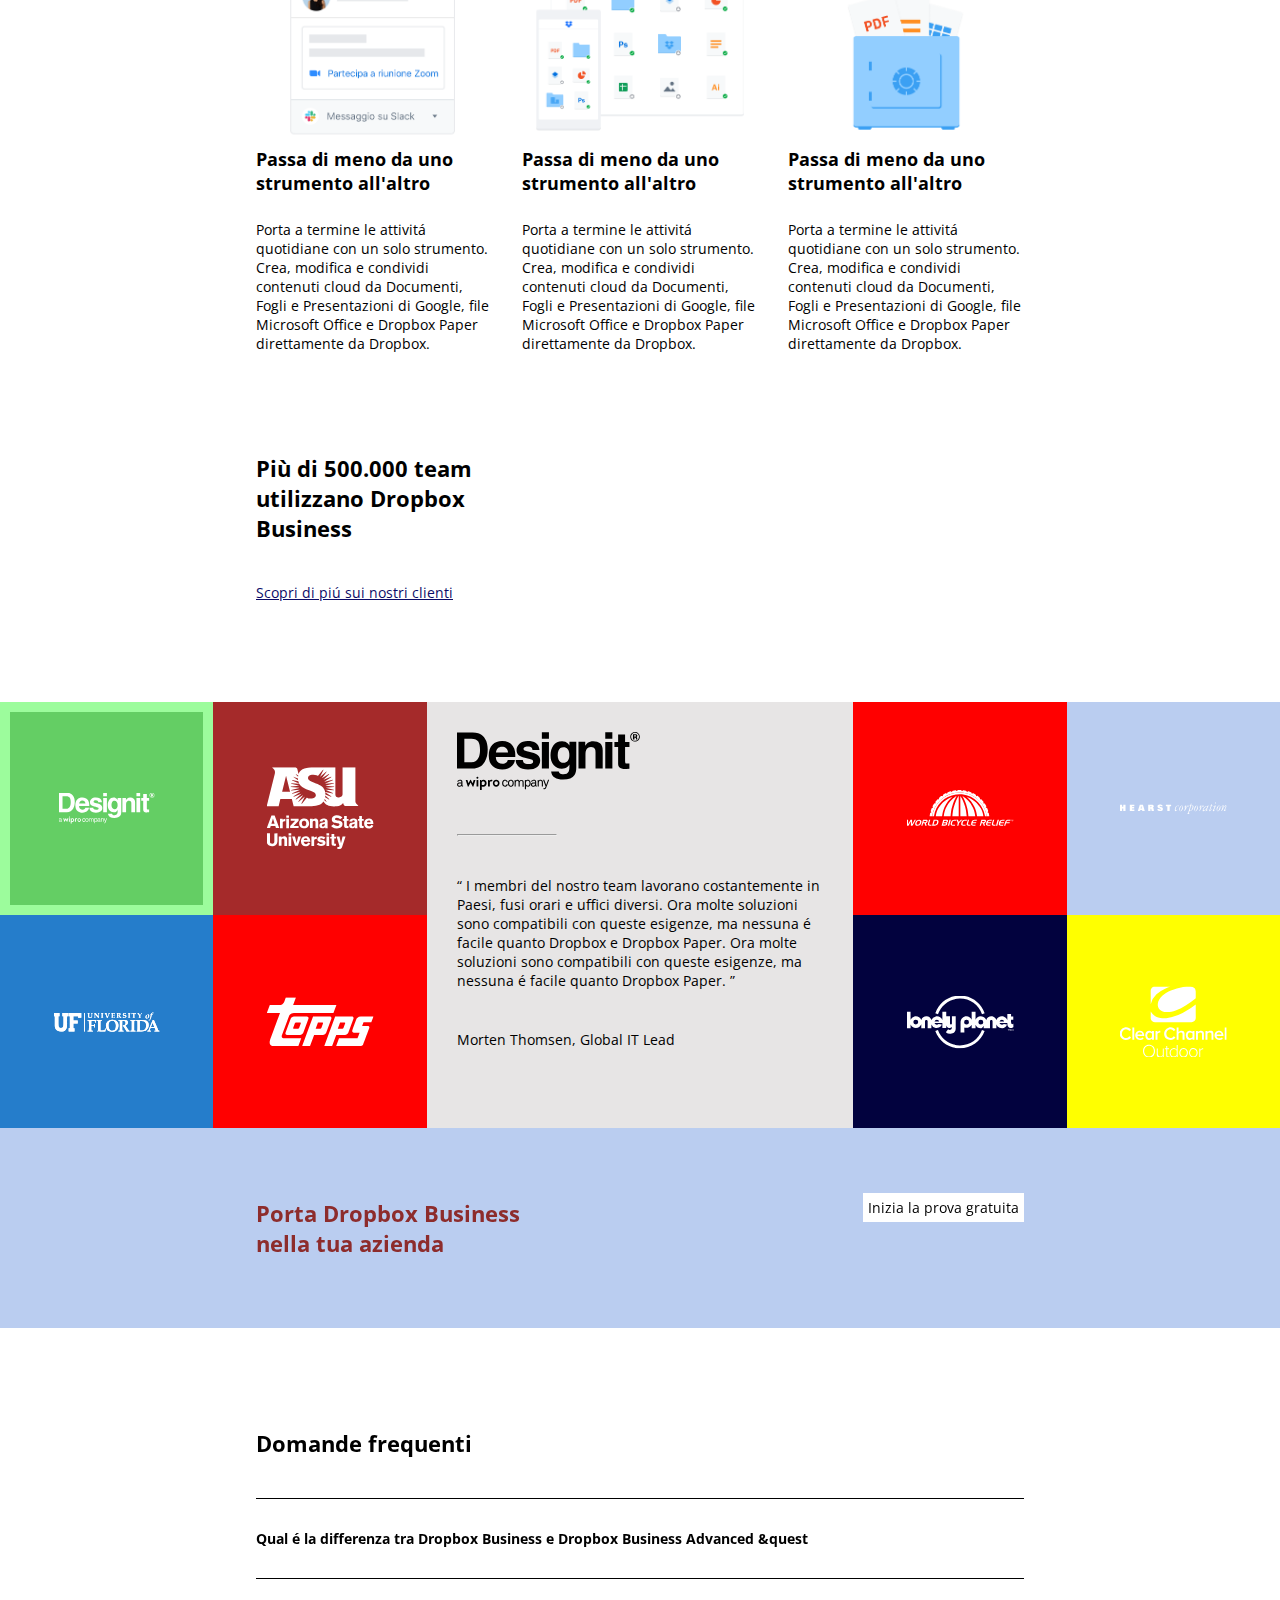
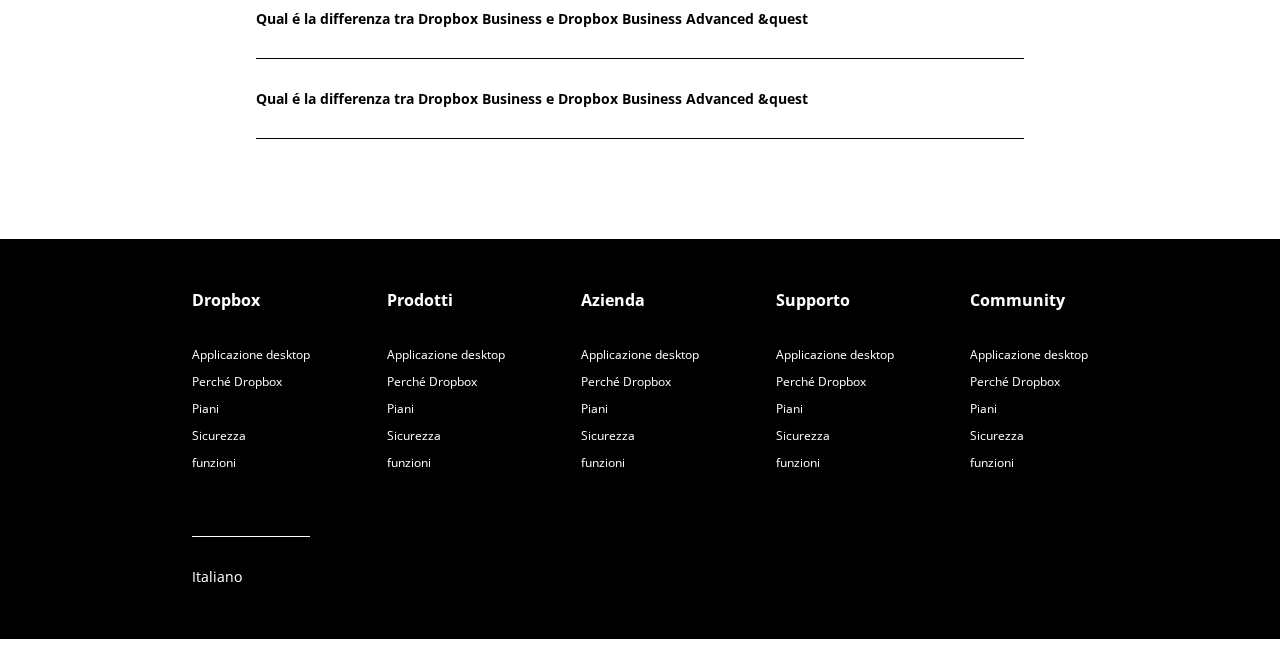
==== commit 0225a1a7: "modifica nav bar" ====
--- a/bonus/index.html
+++ b/bonus/index.html
@@ -17,7 +17,10 @@
         <!-- nav bar -->
         <nav>
             <div class="nav-flex">
-                <img src="img/logo-small.png" alt="logo">
+                <div>
+                    <img src="img/logo-small.png" alt="logo">
+                </div>
+                
                 
                 <ul class="list-nav">
                     <li><a href="#">Perch&eacute; Dropbox</a></li>
@@ -57,7 +60,7 @@
                         <a href="#" class="blue btn">Inizia la prova gratuita</a>
                         <div>Annulla in qualsiasi momento</div>
 
-                        <a href="#" id="arrow"><i class="fa-solid fa-arrow-down"></i></a>  
+                        <a href="#arrow-anchor" id="arrow"><i class="fa-solid fa-arrow-down"></i></a>  
                     </div>
 
                     <div>
@@ -78,7 +81,7 @@
 
             <!-- section 1 Piano business Dropbox-->
             <section>
-                <h3>
+                <h3 id="arrow-anchor">
                     Trova il piano business che fa per te
                 </h3>
 
--- a/bonus/css/style.css
+++ b/bonus/css/style.css
@@ -99,7 +99,6 @@
     background-color: #bacdf0;
 }
 
-
 .container-header, .container-footer{
     width: 70%;
     margin: 0 auto;
@@ -215,10 +214,14 @@
     margin: 40px 0 60px 0;
 }
 
-.underlined:link {
+.underlined {
+    color: #0b0b67;
     text-decoration: underline;
 }
 
+.underlined:hover{
+    text-decoration: none;
+}
 .box-category, .bb1{
     border-bottom: 1px solid #949494;
     text-align: center;
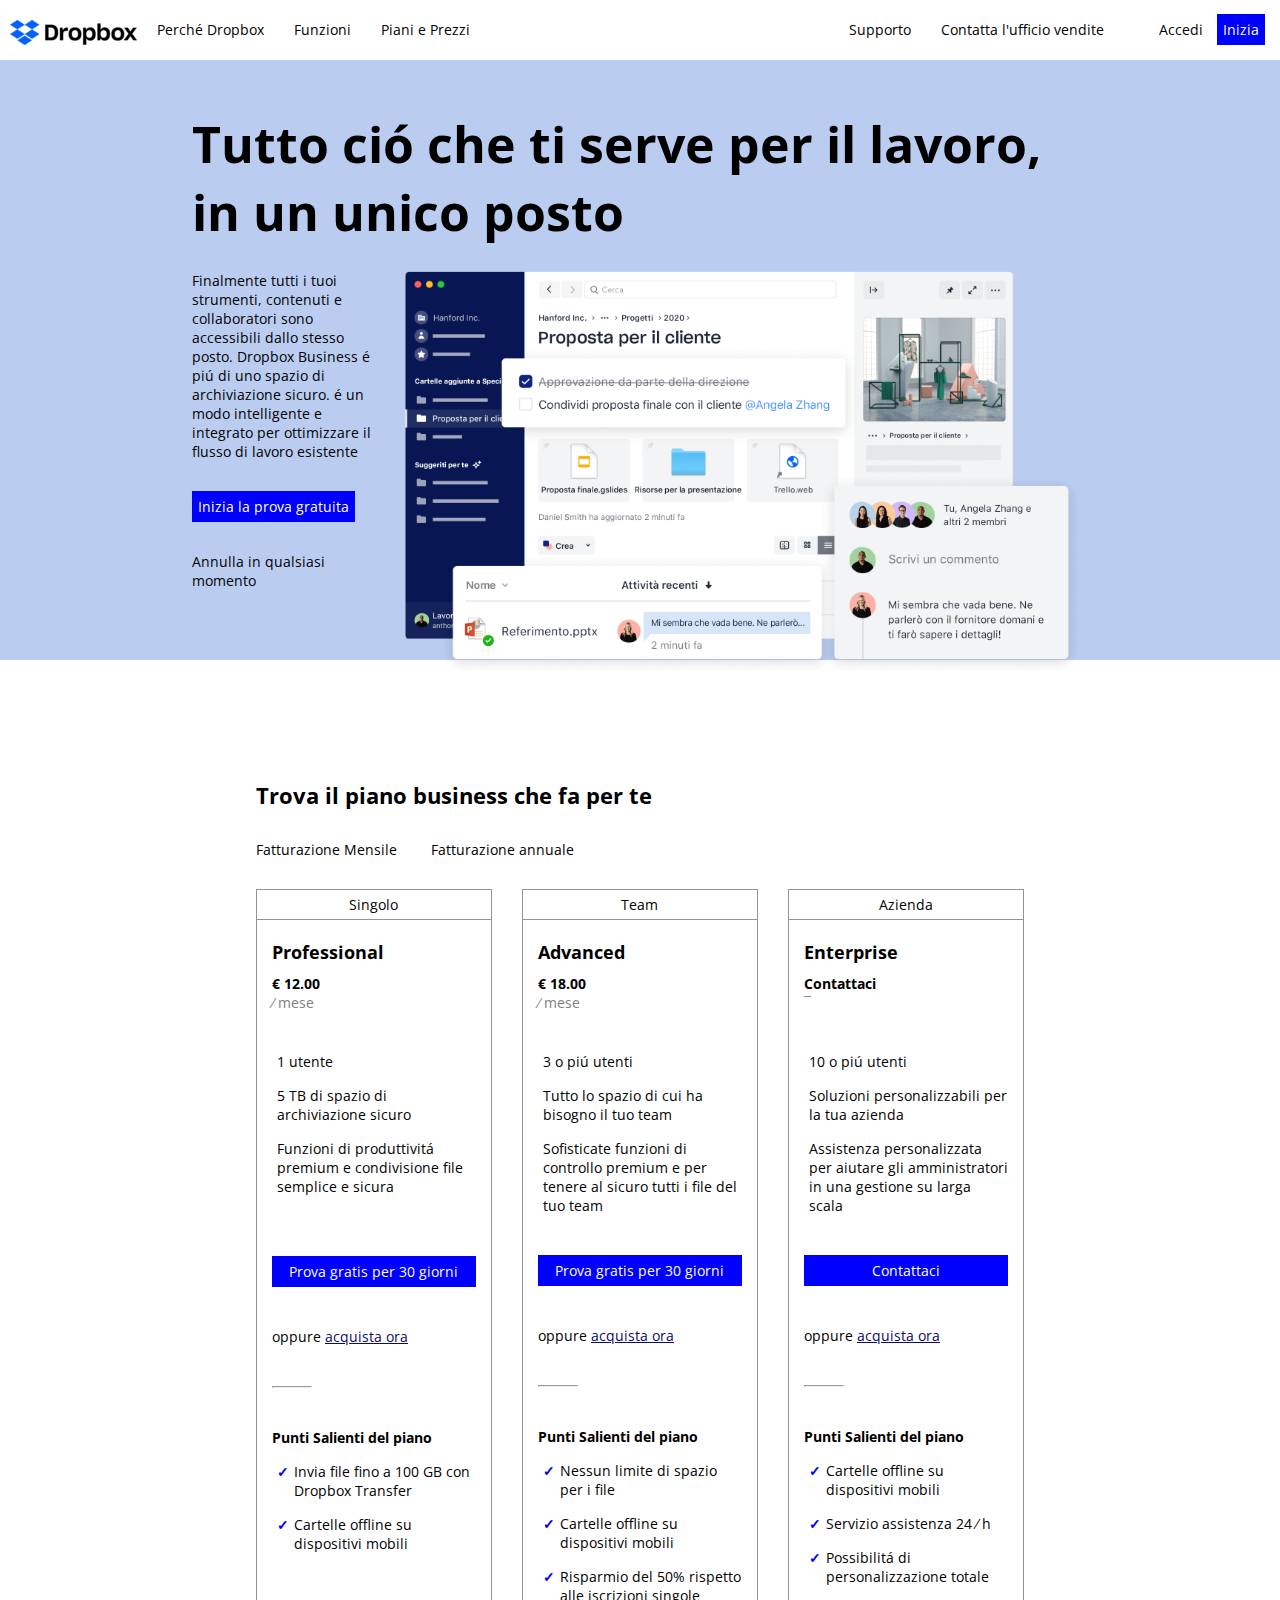
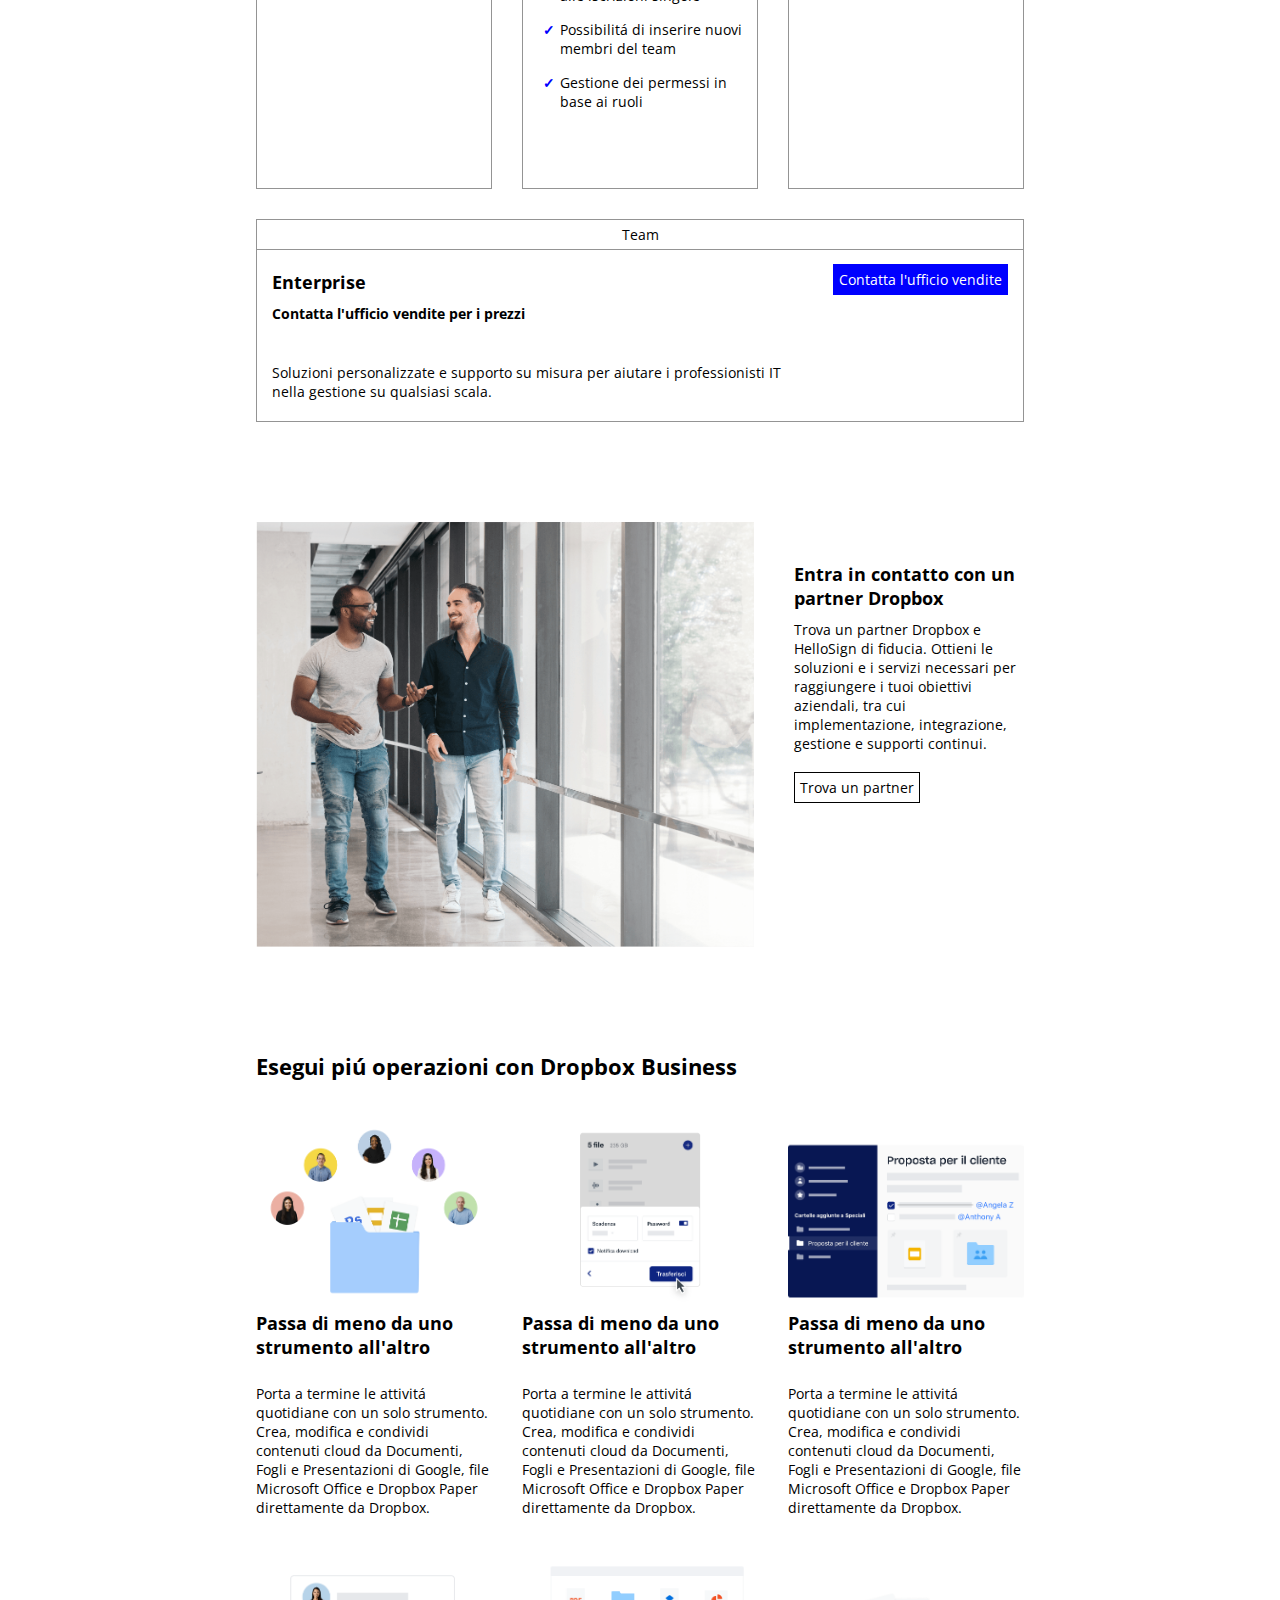
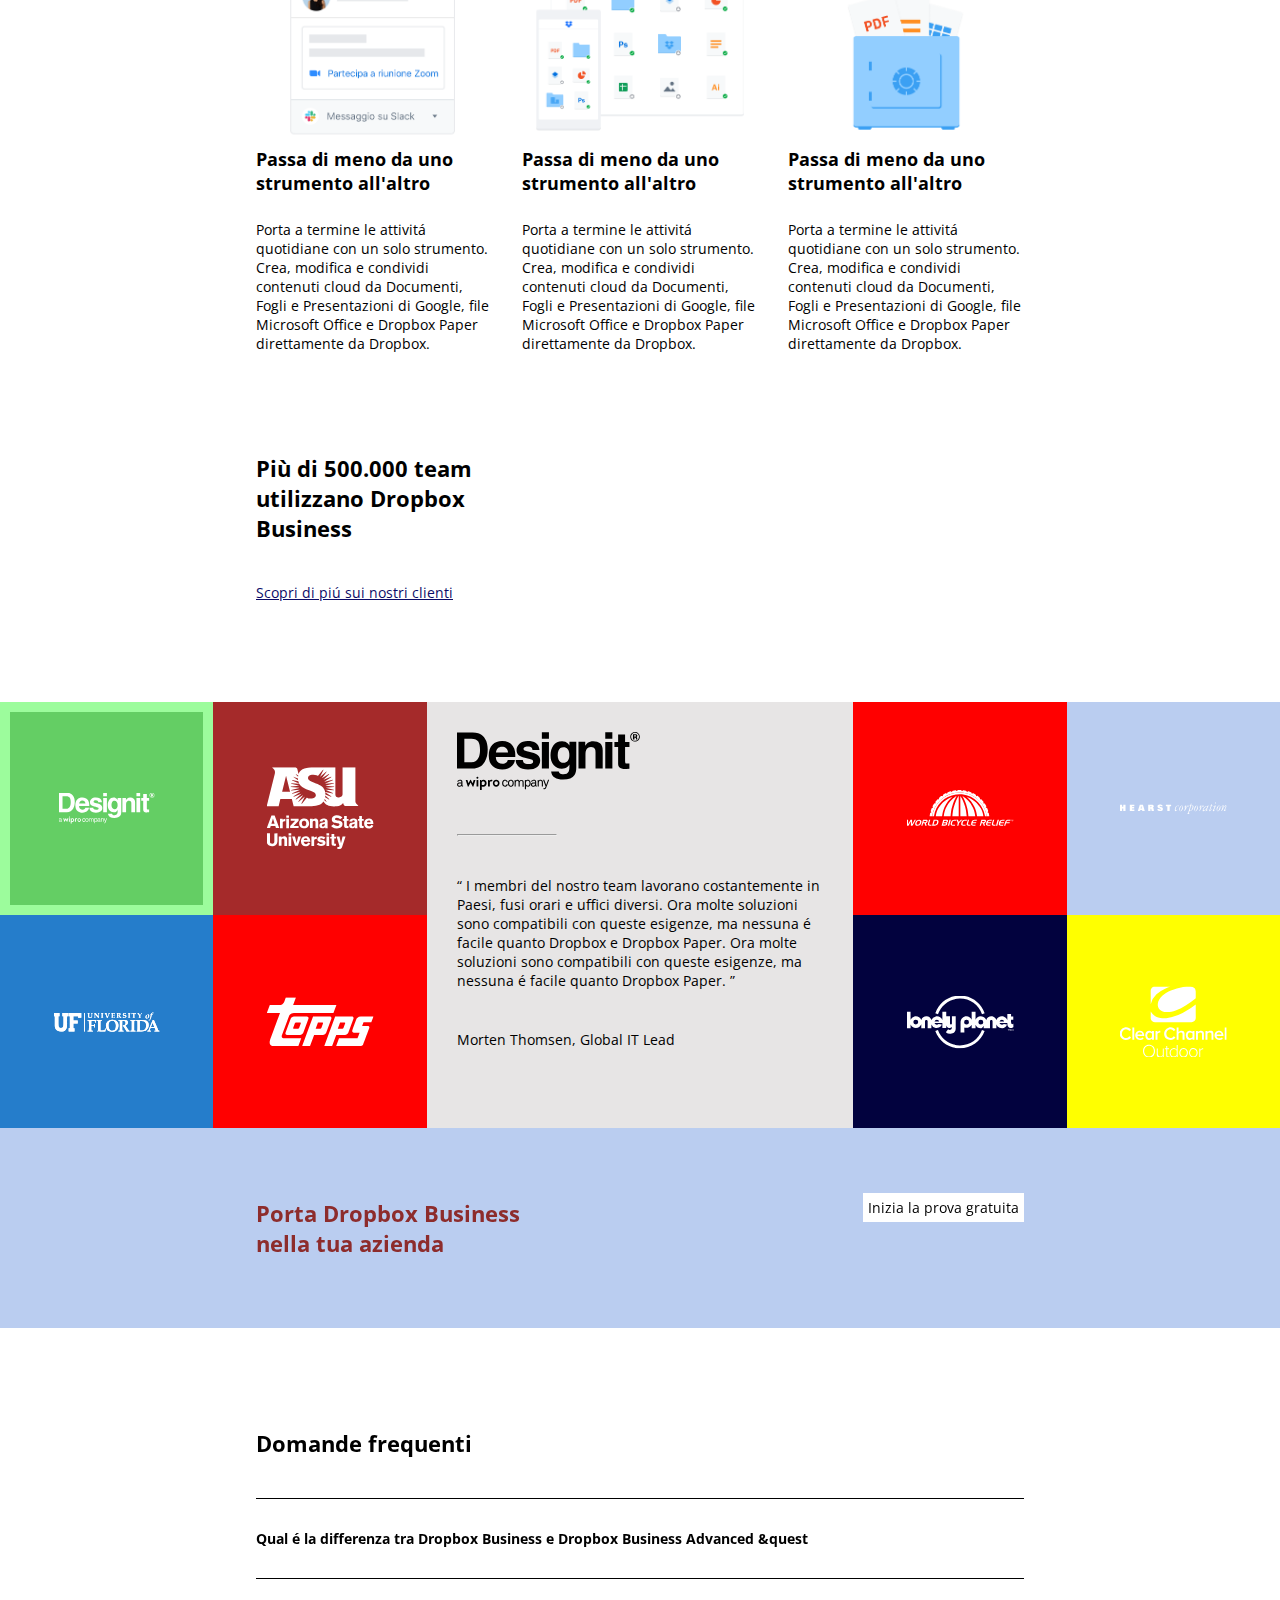
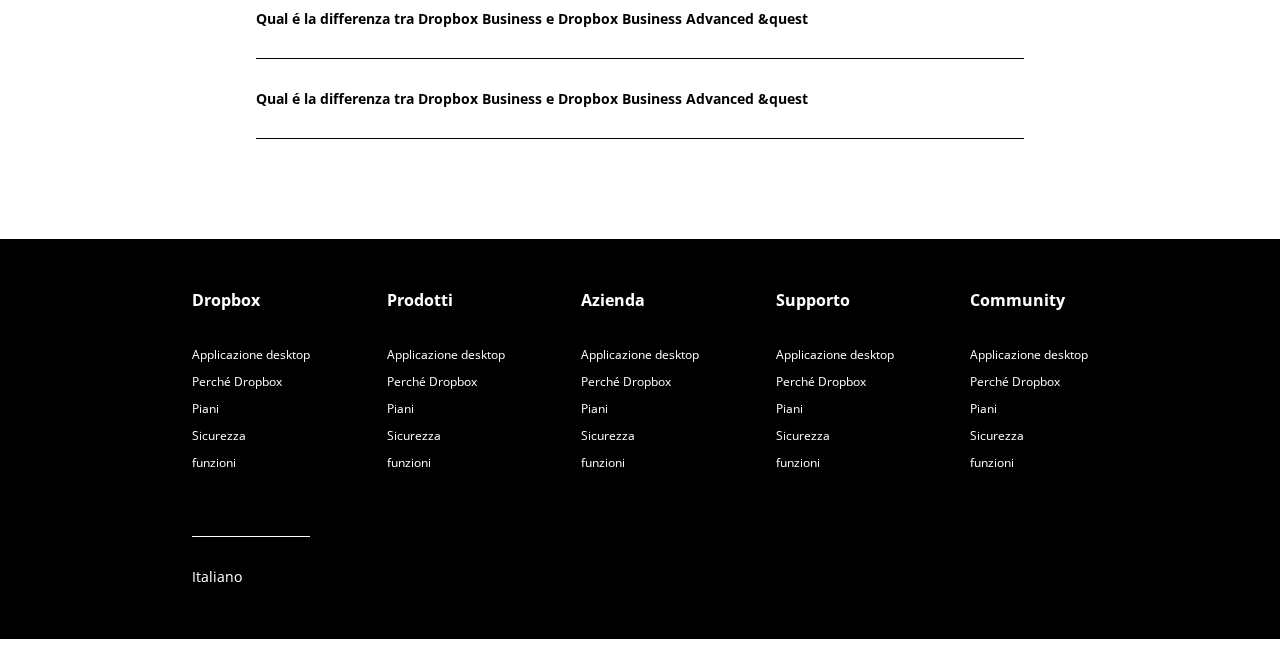
==== commit 3a70733a: "hover su nav bar" ====
--- a/bonus/index.html
+++ b/bonus/index.html
@@ -17,7 +17,7 @@
         <!-- nav bar -->
         <nav>
             <div class="nav-flex">
-                <div>
+                <div id="logo">
                     <img src="img/logo-small.png" alt="logo">
                 </div>
                 
--- a/bonus/css/style.css
+++ b/bonus/css/style.css
@@ -58,14 +58,25 @@
 .nav-flex{
     display: flex;
     justify-content: space-between;
-    align-items: center;
+}
+
+.list-nav li, .nav-flex #nav-btn, .nav-flex #logo{
+    height: 100%;
+    line-height: 60px;
+}
+
+.nav-flex #logo{
+    padding: 10px 0;
 }
 
 .list-nav{
     display: flex;
     justify-content: space-around;
-    align-items: center;
     margin: 0 20px;
+}
+
+.list-nav li:hover{
+    border-bottom: 1px solid #000;
 }
 
 nav .space{
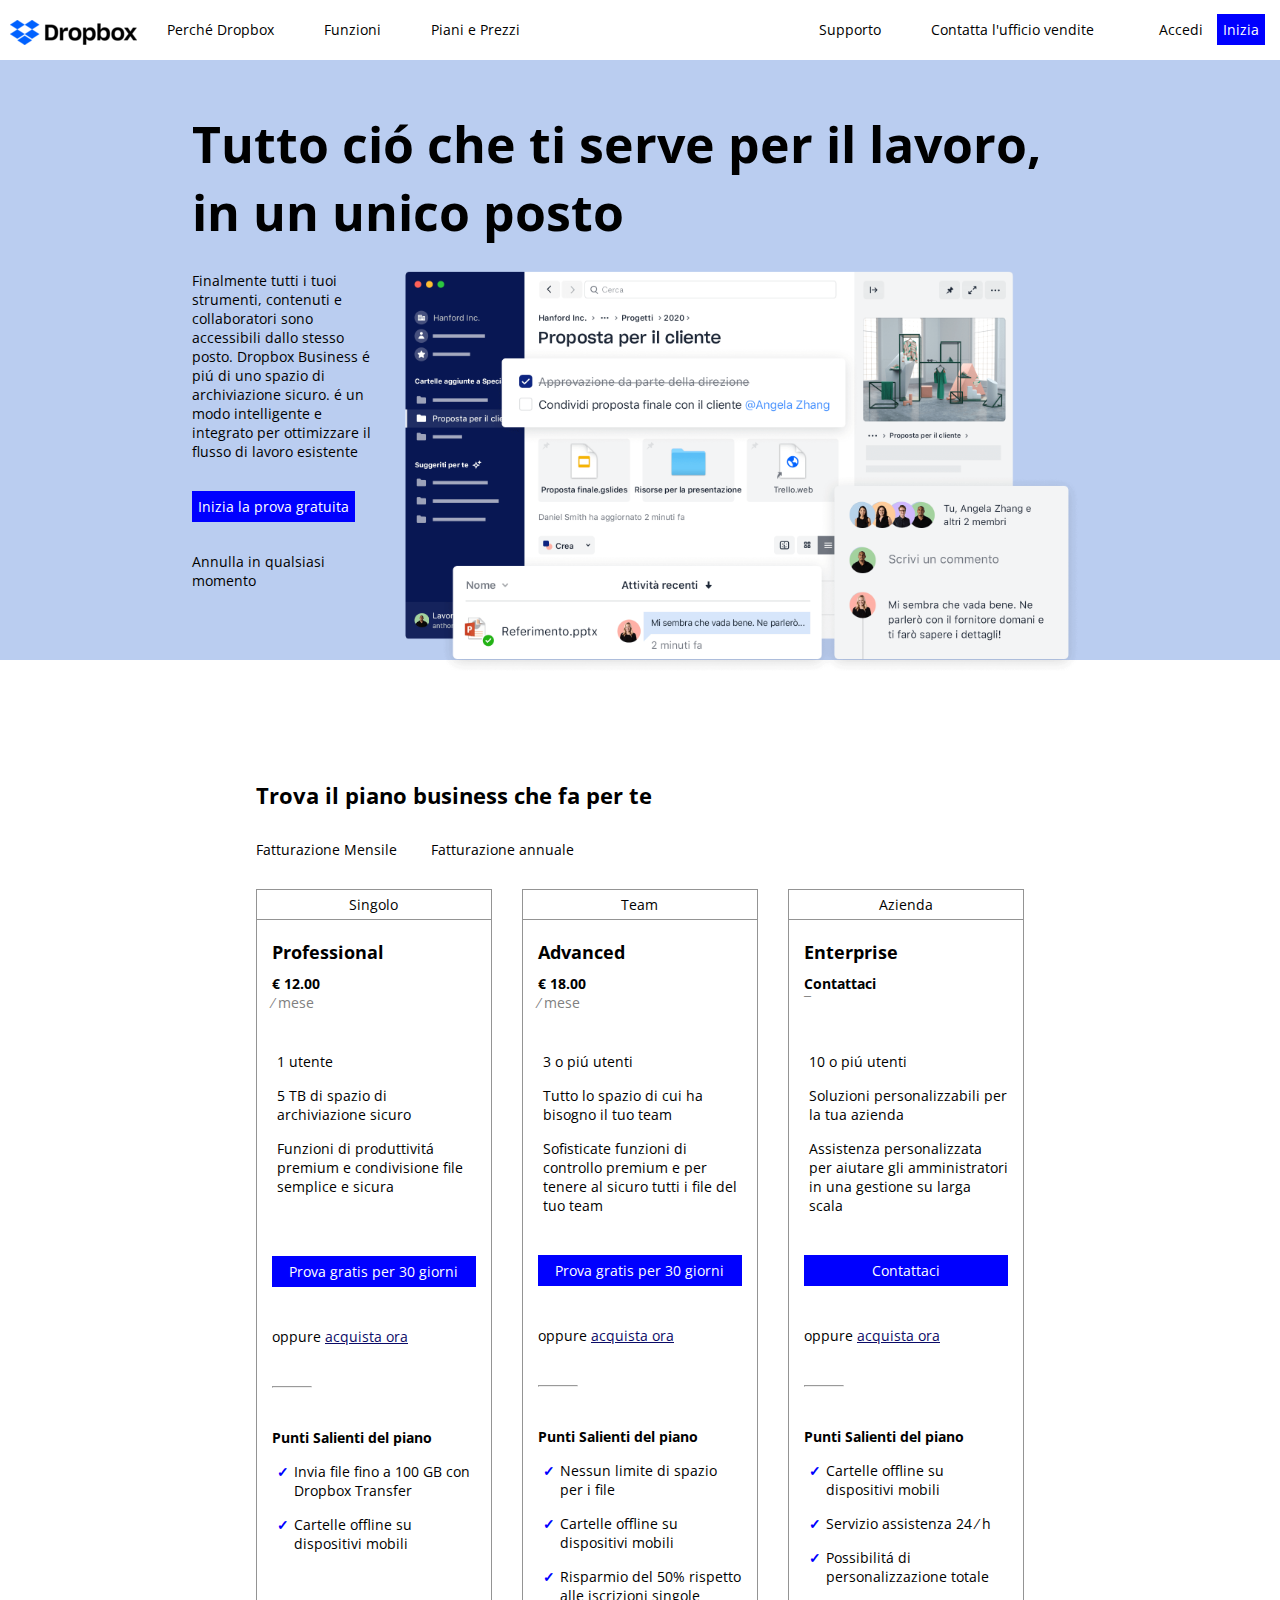
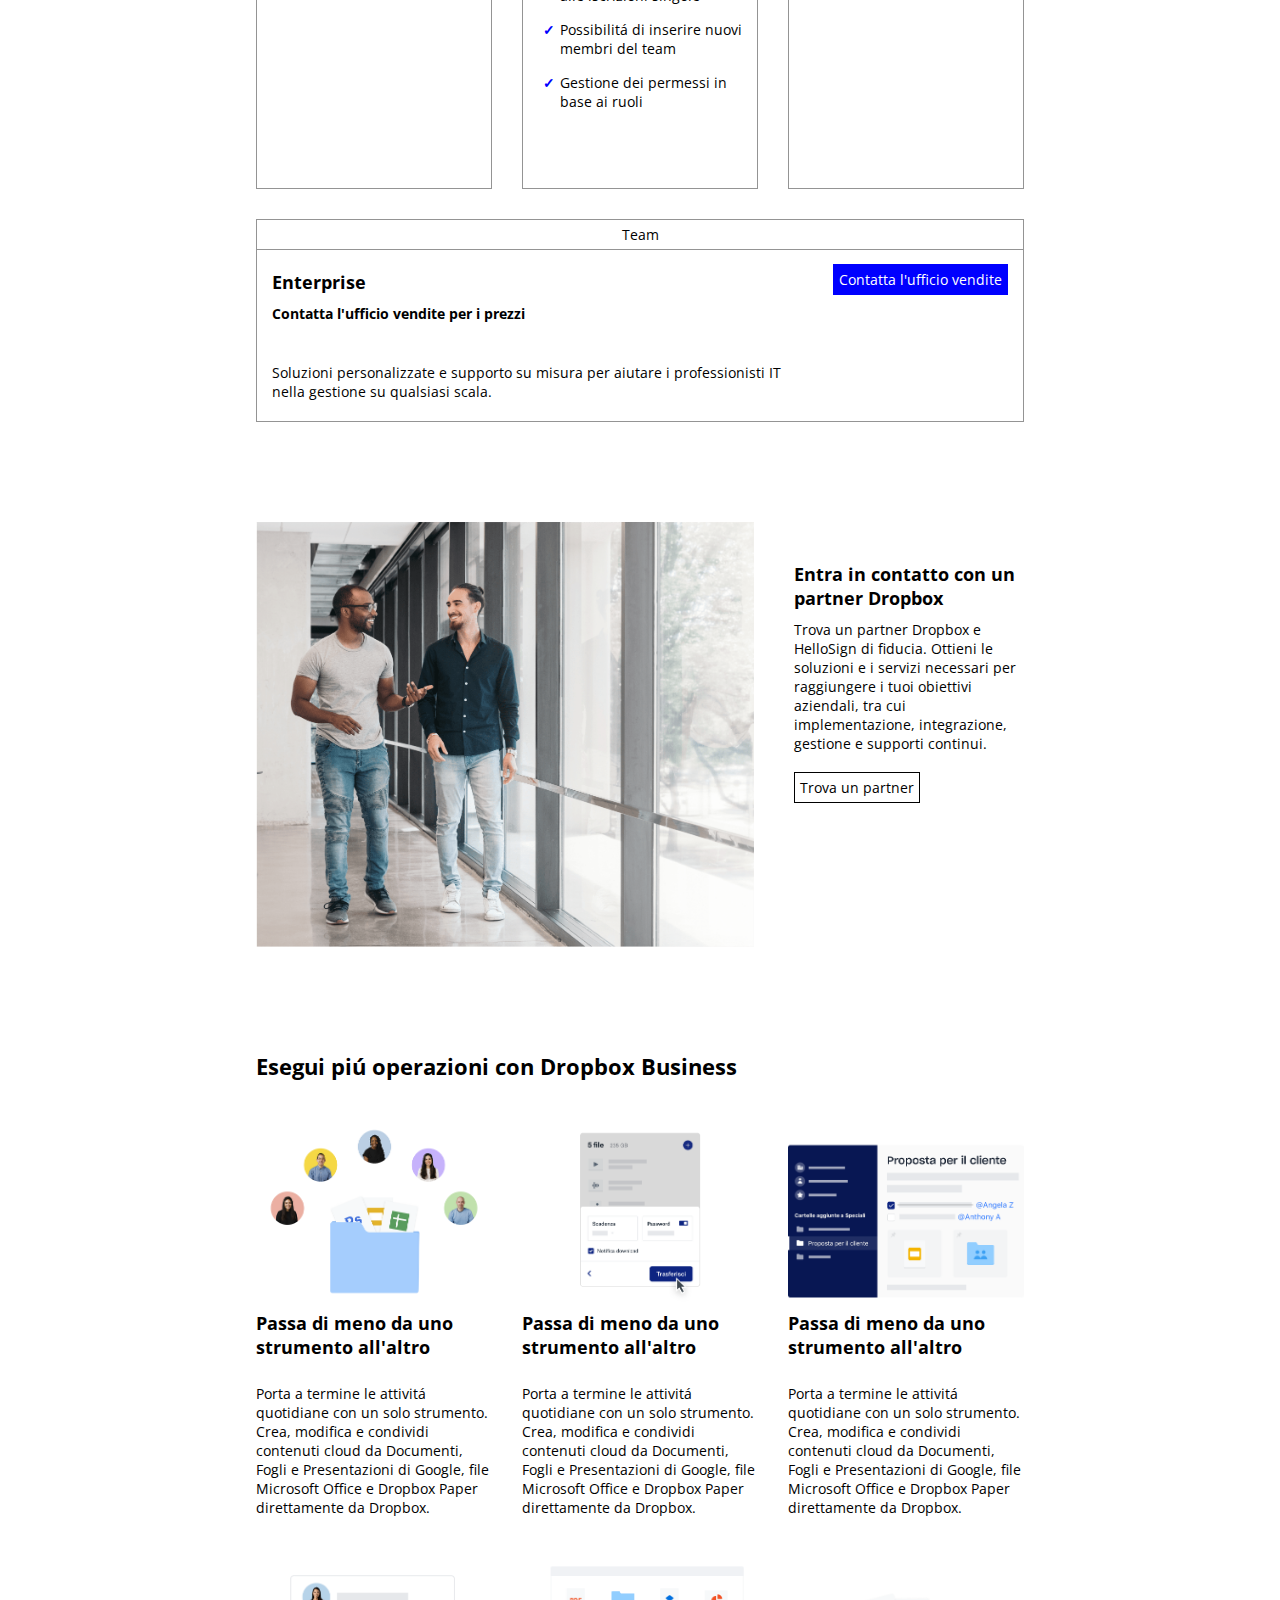
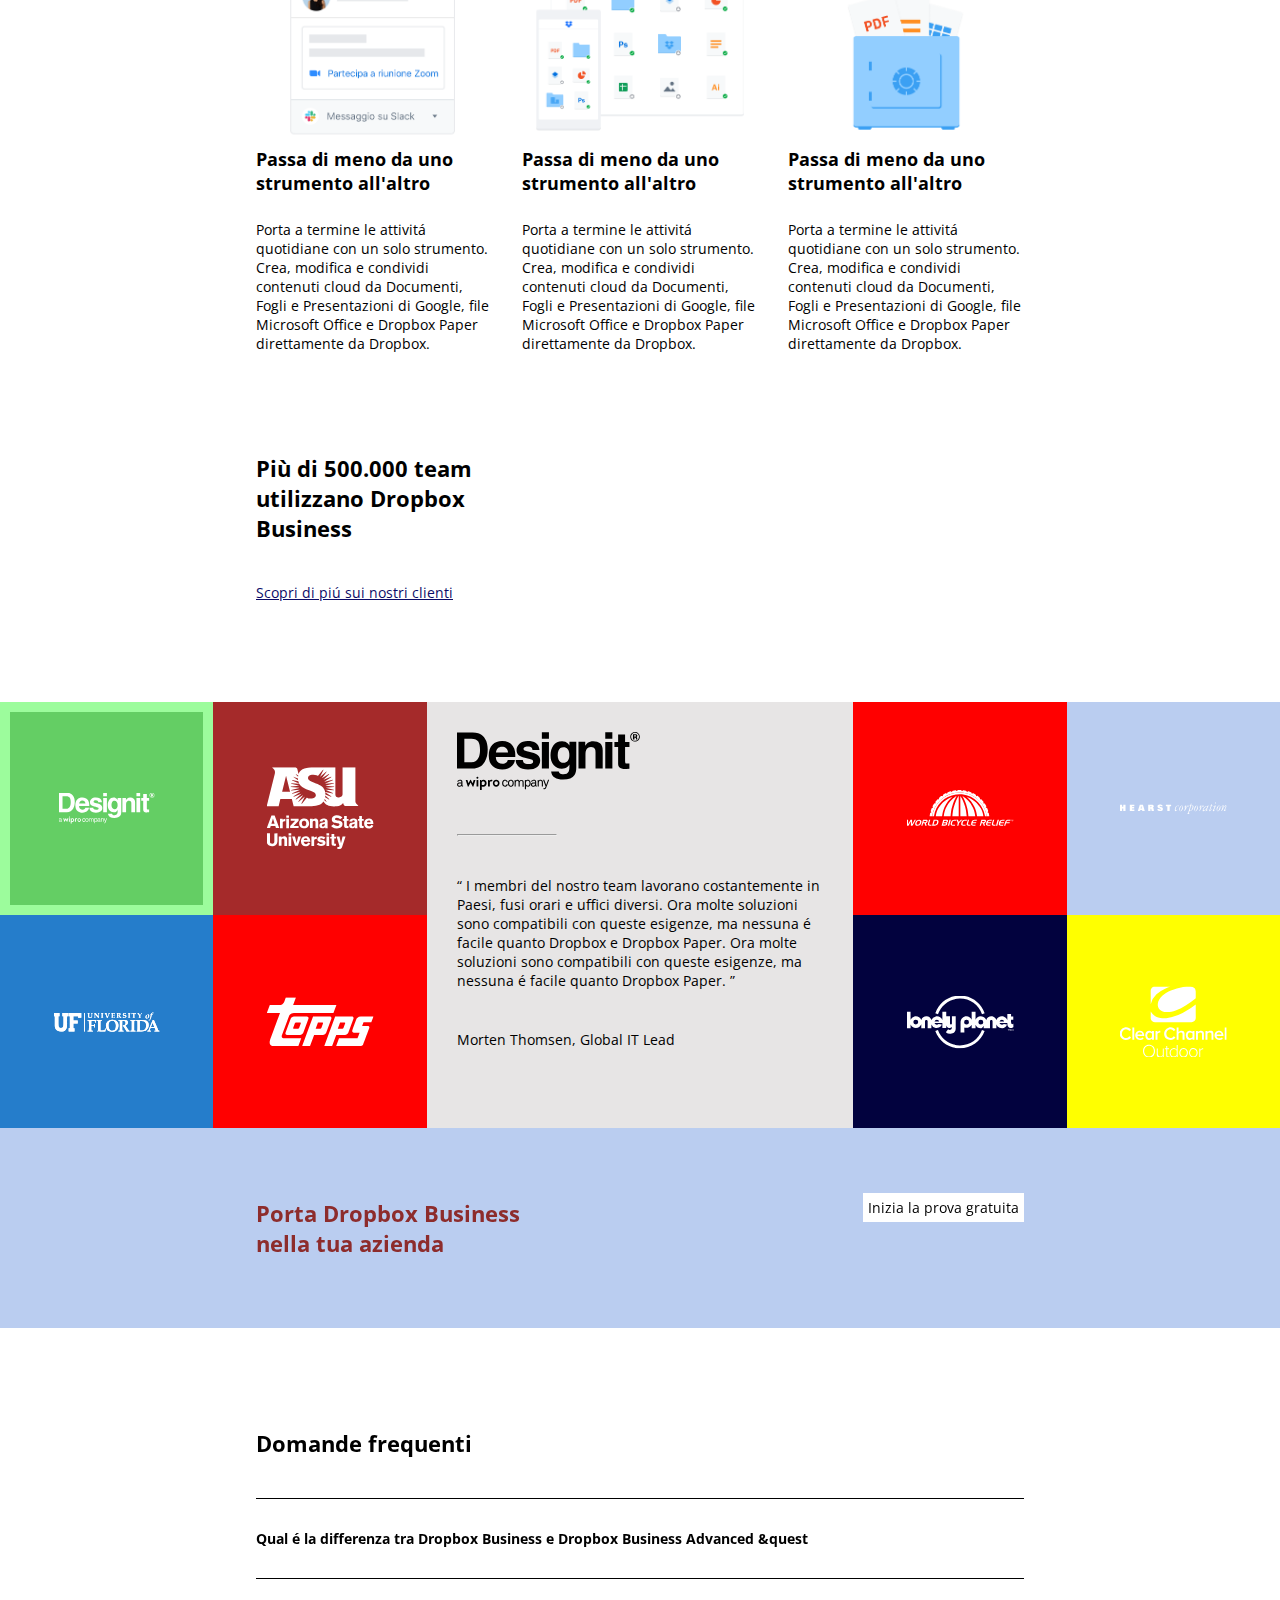
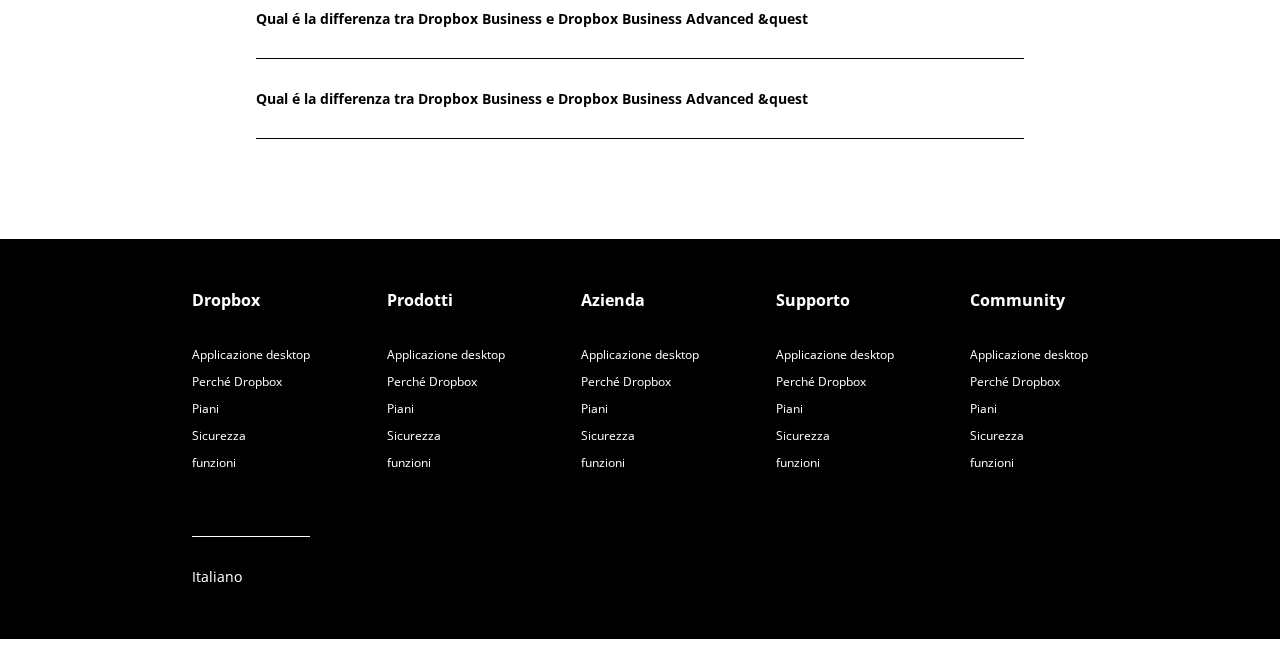
==== commit fff09c6e: "realizzazione dropdown menu" ====
--- a/bonus/index.html
+++ b/bonus/index.html
@@ -16,6 +16,8 @@
     <header>
         <!-- nav bar -->
         <nav>
+
+            <!-- barra di navigazione sx -->
             <div class="nav-flex">
                 <div id="logo">
                     <img src="img/logo-small.png" alt="logo">
@@ -23,17 +25,77 @@
                 
                 
                 <ul class="list-nav">
-                    <li><a href="#">Perch&eacute; Dropbox</a></li>
-                    <li><a href="#" class="space">Funzioni</a></li>
-                    <li><a href="#">Piani e Prezzi</a></li>
+                    <div class="menu">
+                        <ul>
+                            <li>
+                                <a href="#">Perch&eacute; Dropbox</a>
+                                    <ul class="sub-menu">
+                                        <li><a href="#">Perch&eacute; Dropbox</a></li>
+                                        <li><a href="#">Perch&eacute; Dropbox</a></li>
+                                        <li><a href="#">Perch&eacute; Dropbox</a></li>
+                                    </ul>
+                            </li>
+                        </ul>
+                        
+                    </div>
+                   
+                    <div class="menu">
+                        <ul>
+                            <li>
+                                <a href="#" class="space">Funzioni</a>
+                                    <ul class="sub-menu">
+                                        <li><a href="#" class="space">Funzioni</a></li>
+                                        <li><a href="#" class="space">Funzioni</a></li>
+                                    </ul>
+                            </li>
+                        </ul>
+                    </div>
+                    
+                    <div class="menu">
+                        <ul>
+                            <li>
+                                <a href="#">Piani e Prezzi</a>
+                                    <ul class="sub-menu">
+                                        <li><li><a href="#">Piani e Prezzi</a></li></li>
+                                        <li><li><a href="#">Piani e Prezzi</a></li></li>
+                                    </ul>
+                            </li>
+                        </ul> 
+                    </div>
+                    
                 </ul>
             </div>
 
+            <!-- barra di navigazione dx -->
             <div class="nav-flex">
+
                 <ul class="list-nav">
-                    <li><a href="#">Supporto</a></li>
-                    <li><a href="#" class="space">Contatta l'ufficio vendite</a></li>
+                    <div class="menu">
+                        <ul>
+                            <li>
+                                <a href="#">Supporto</a>
+                                    <ul class="sub-menu">
+                                        <li><a href="#">Supporto</a></li>
+                                        <li><a href="#">Supporto</a></li>
+                                        <li><a href="#">Supporto</a></li>
+                                    </ul>
+                            </li>
+                        </ul>
+                    </div>
+
+                    <div class="menu">
+                        <ul>
+                            <li>
+                                <a href="#" class="space">Contatta l'ufficio vendite</a>
+                                    <ul class="sub-menu">
+                                        <li><a href="#" class="space">Contatta l'ufficio vendite</a></li>
+                                        <li><a href="#" class="space">Contatta l'ufficio vendite</a></li>
+                                    </ul>
+                            </li>
+                        </ul>
+                    </div>
                 </ul>
+
                 <div id="nav-btn">
                     <a href="#">Accedi</a>
                     <a href="#" class="blue btn">Inizia</a>
--- a/bonus/css/style.css
+++ b/bonus/css/style.css
@@ -75,8 +75,32 @@
     margin: 0 20px;
 }
 
-.list-nav li:hover{
+/* .list-nav li:hover{
     border-bottom: 1px solid #000;
+} */
+
+.menu li{
+    padding: 0 10px;
+}
+
+.menu li:hover {
+    background-color:#0000ff;
+    border-bottom: 1px solid #ffffff;
+}
+
+.menu a:hover {
+    color: #ffffff;
+}
+
+.sub-menu{
+    display: none;
+}
+
+.list-nav li:hover .sub-menu{
+    background-color: #ffffff;
+    display: block;
+    position: absolute;
+    margin-left: -10px;
 }
 
 nav .space{
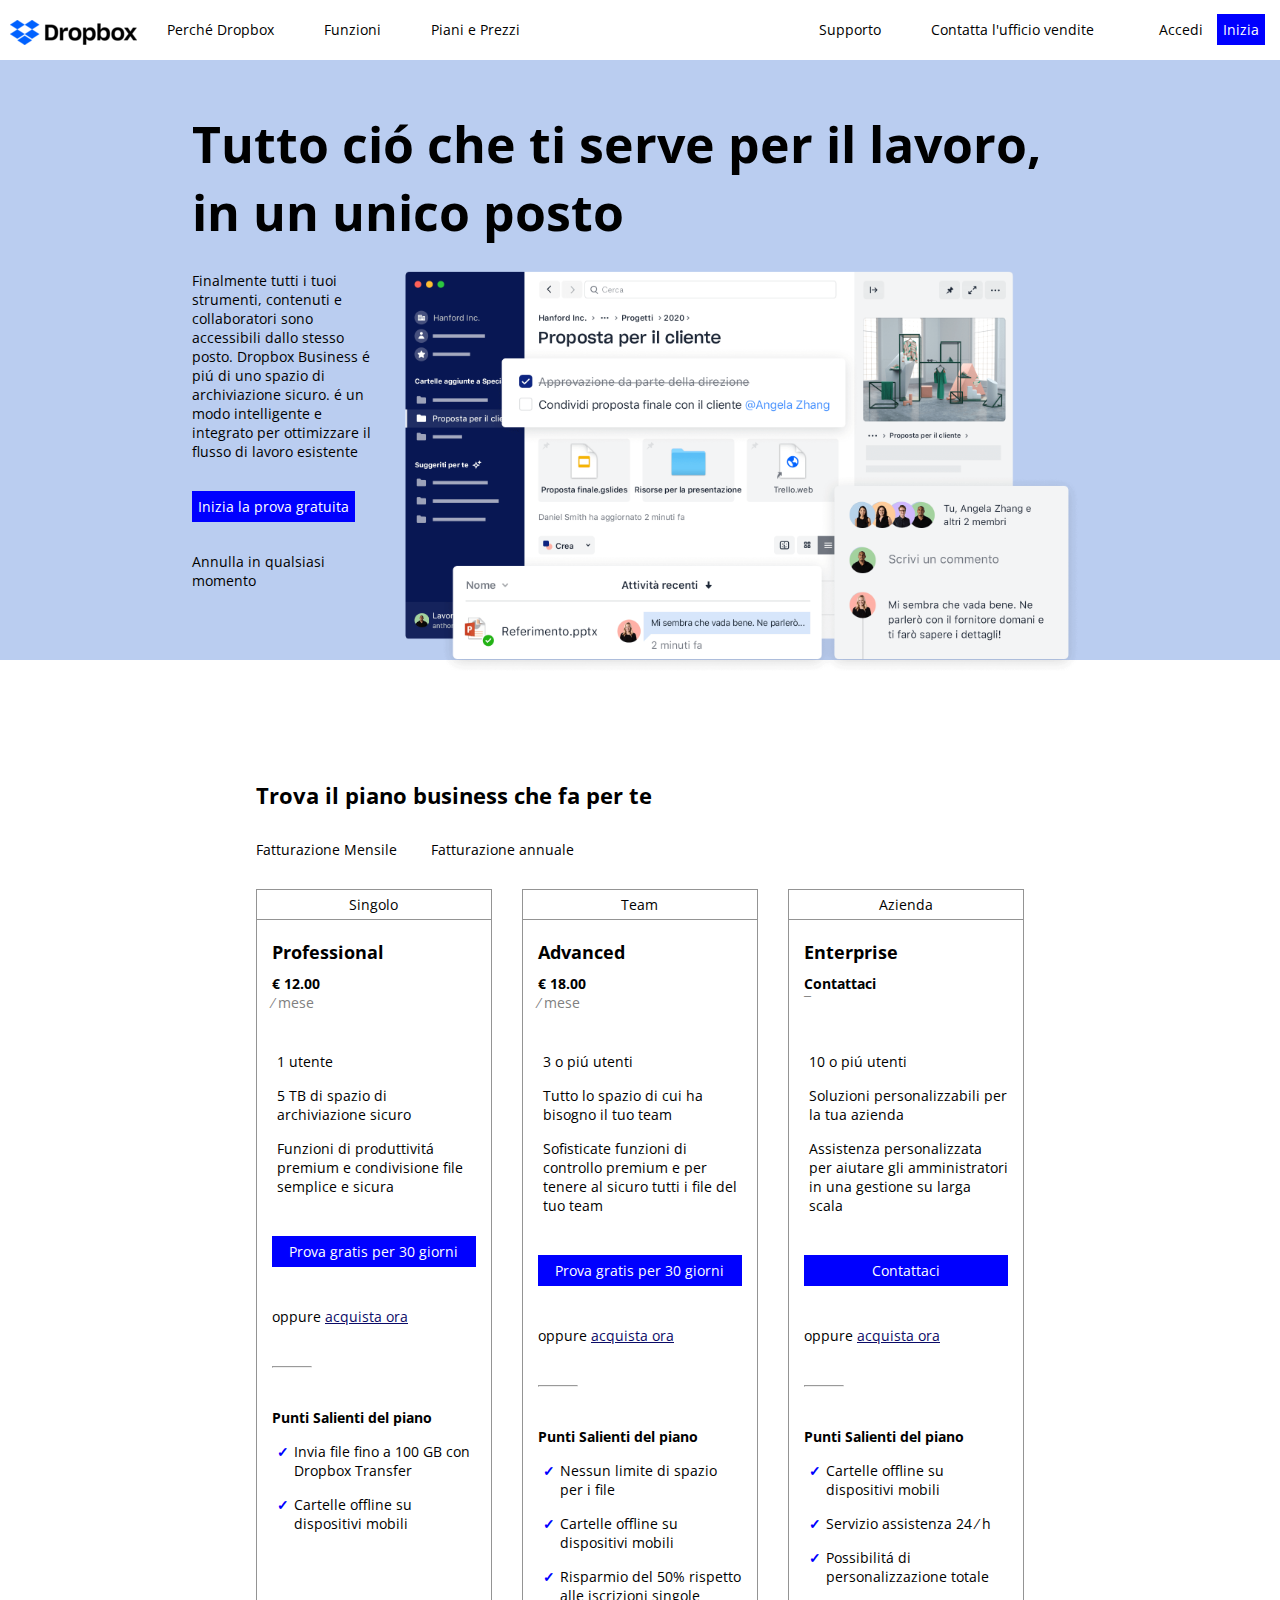
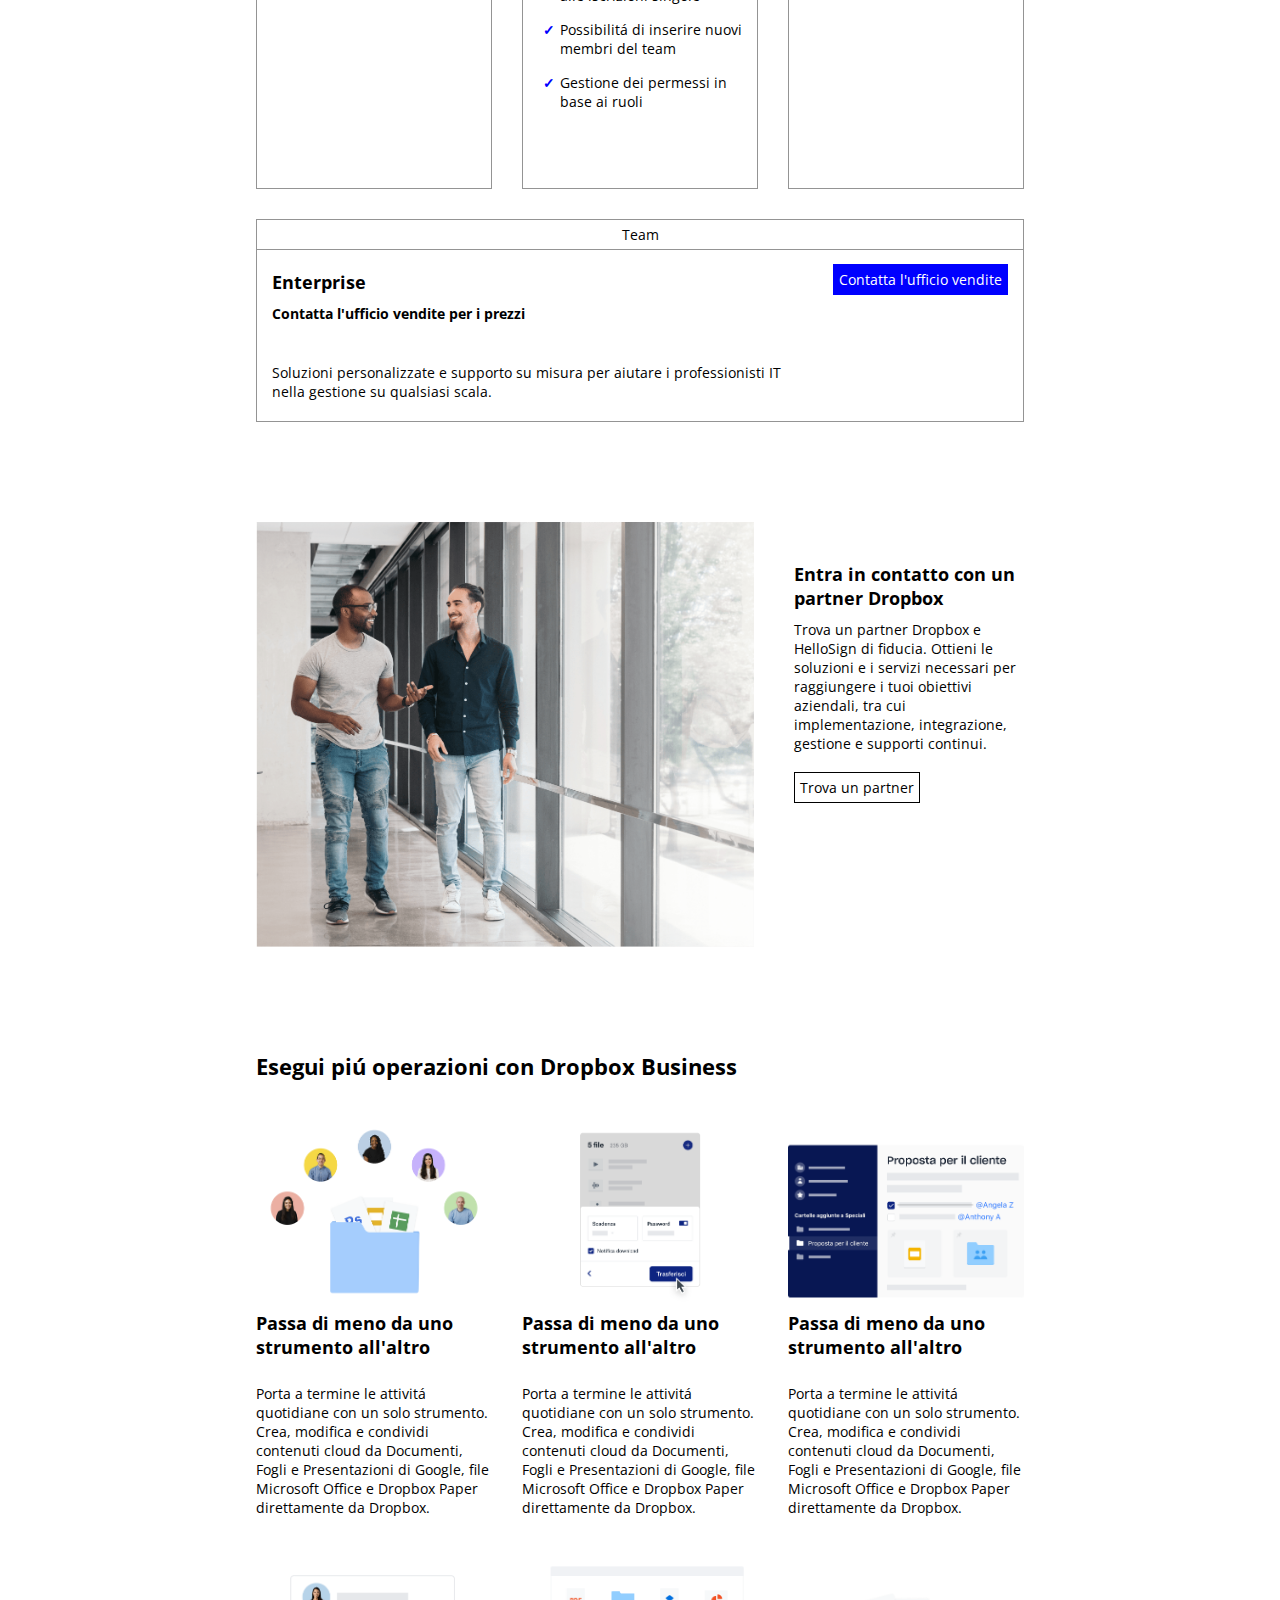
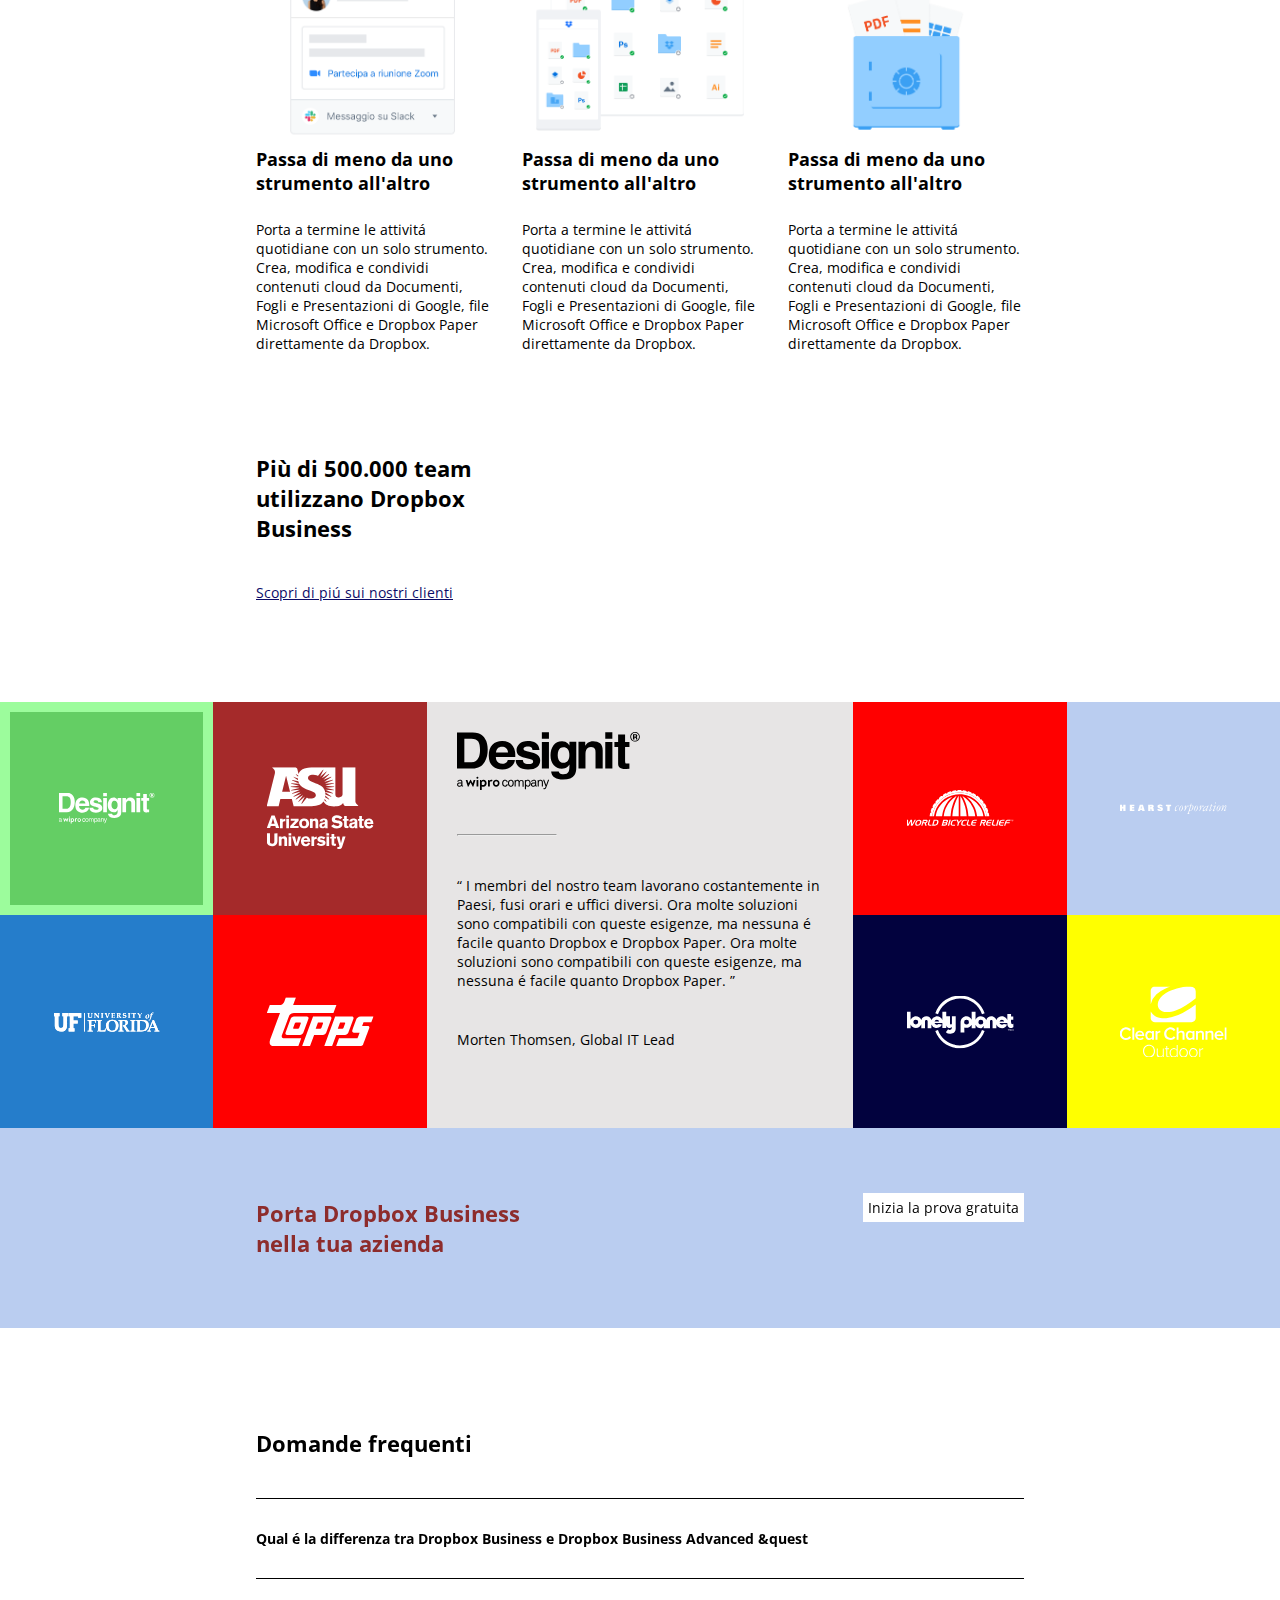
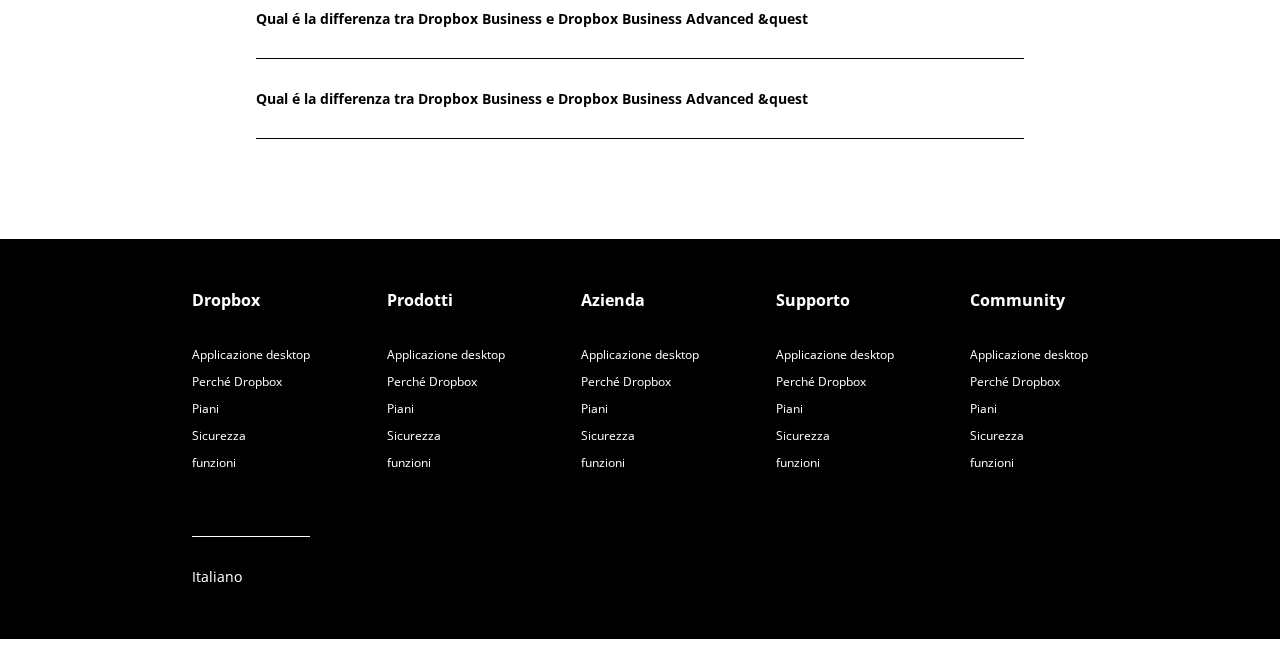
==== commit 71888f8c: "modifica margini" ====
--- a/bonus/index.html
+++ b/bonus/index.html
@@ -173,7 +173,7 @@
                             <span><strong>&euro; 12.00</strong></span><br> 
                             <span class="gray">&frasl; mese</span> 
 
-                            <div id="different-mg">
+                            <div class="user-description">
                                 <div class="user">
                                     <i class="fa-solid fa-user"></i> 
                                     <span>1 utente</span> 
--- a/bonus/css/style.css
+++ b/bonus/css/style.css
@@ -148,6 +148,8 @@
 header .presentation{
     display: flex;
     justify-content: space-between;
+    /* debug */
+    /* background-color: #64ce64; */
 }
 
 .presentation-sx{
@@ -161,7 +163,7 @@
 
 .presentation-sx #arrow{
     font-size: 30px;
-    margin-top: 90px;
+    margin-top: 65px;
 }
 
 .mb1{
@@ -245,10 +247,6 @@
     margin: 40px 0;
 }
 
-#different-mg{
-    margin: 40px 0 60px 0;
-}
-
 .underlined {
     color: #0b0b67;
     text-decoration: underline;
@@ -257,6 +255,7 @@
 .underlined:hover{
     text-decoration: none;
 }
+
 .box-category, .bb1{
     border-bottom: 1px solid #949494;
     text-align: center;
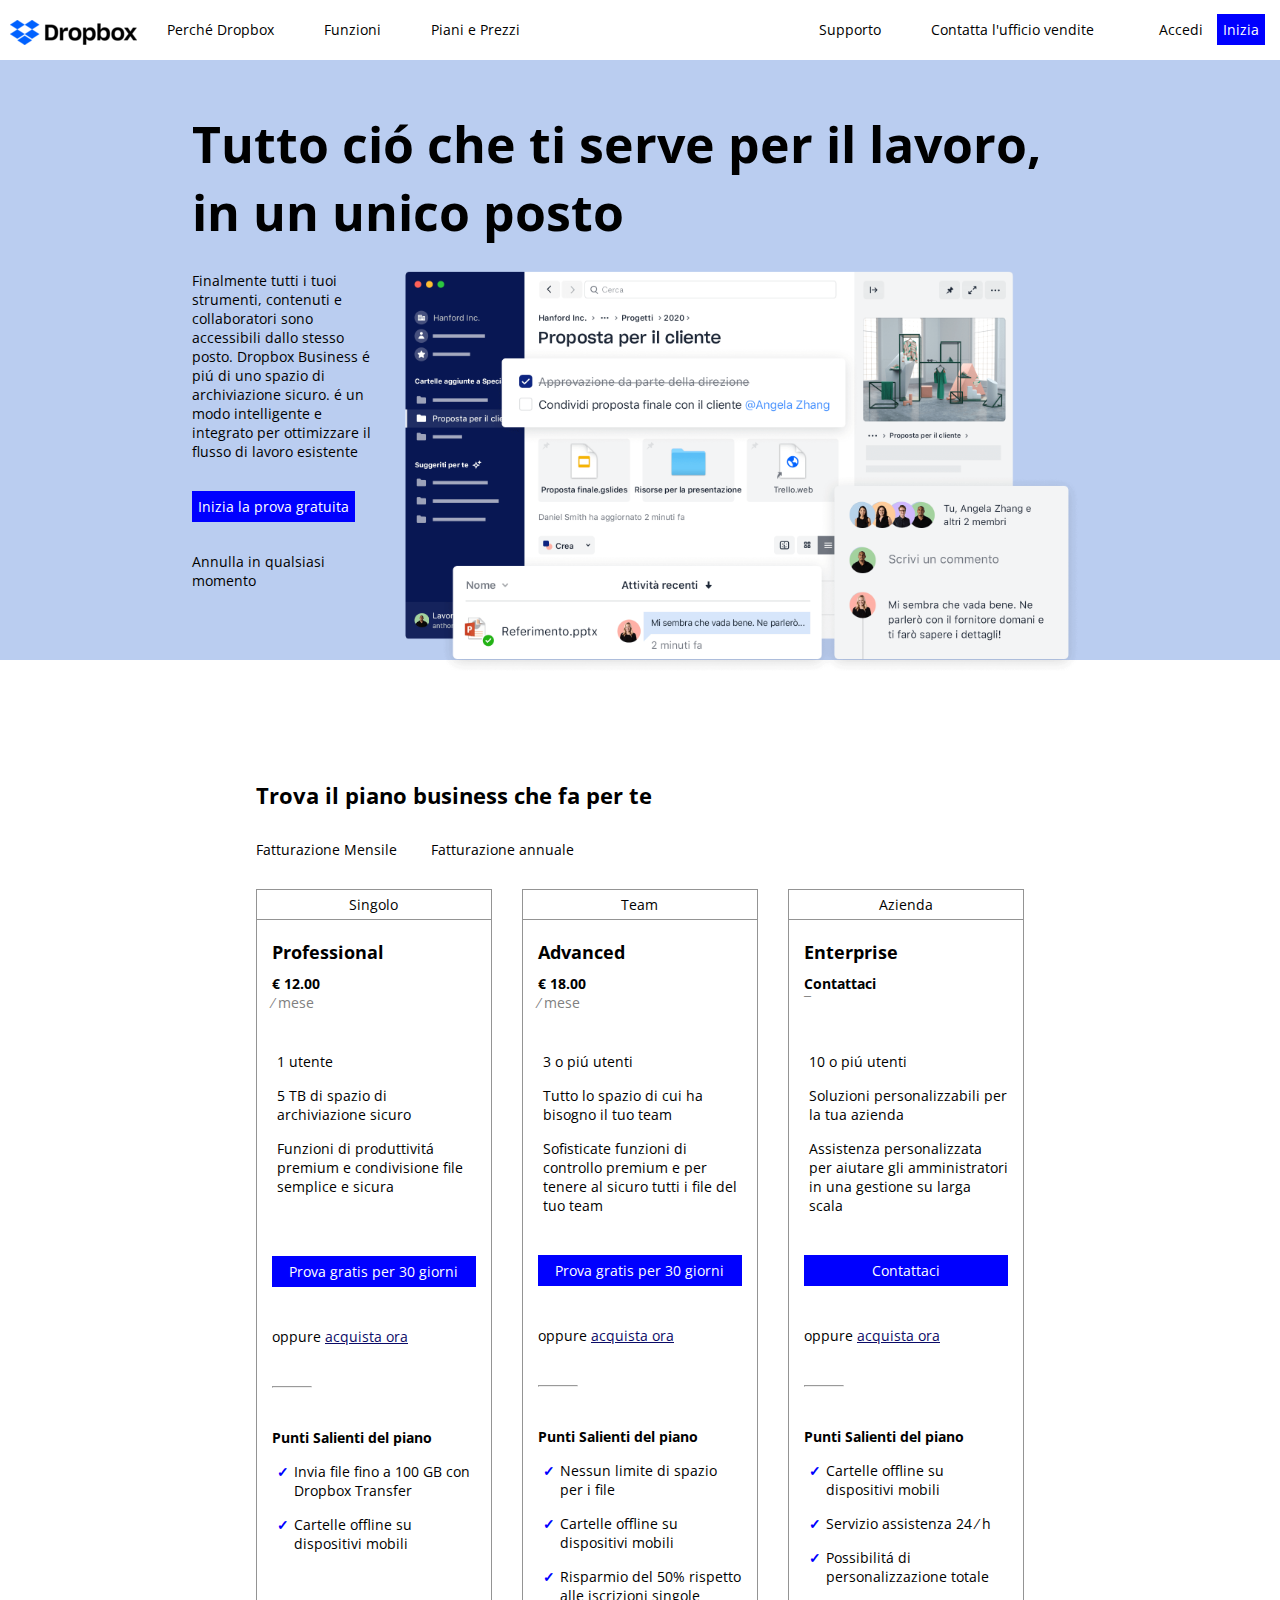
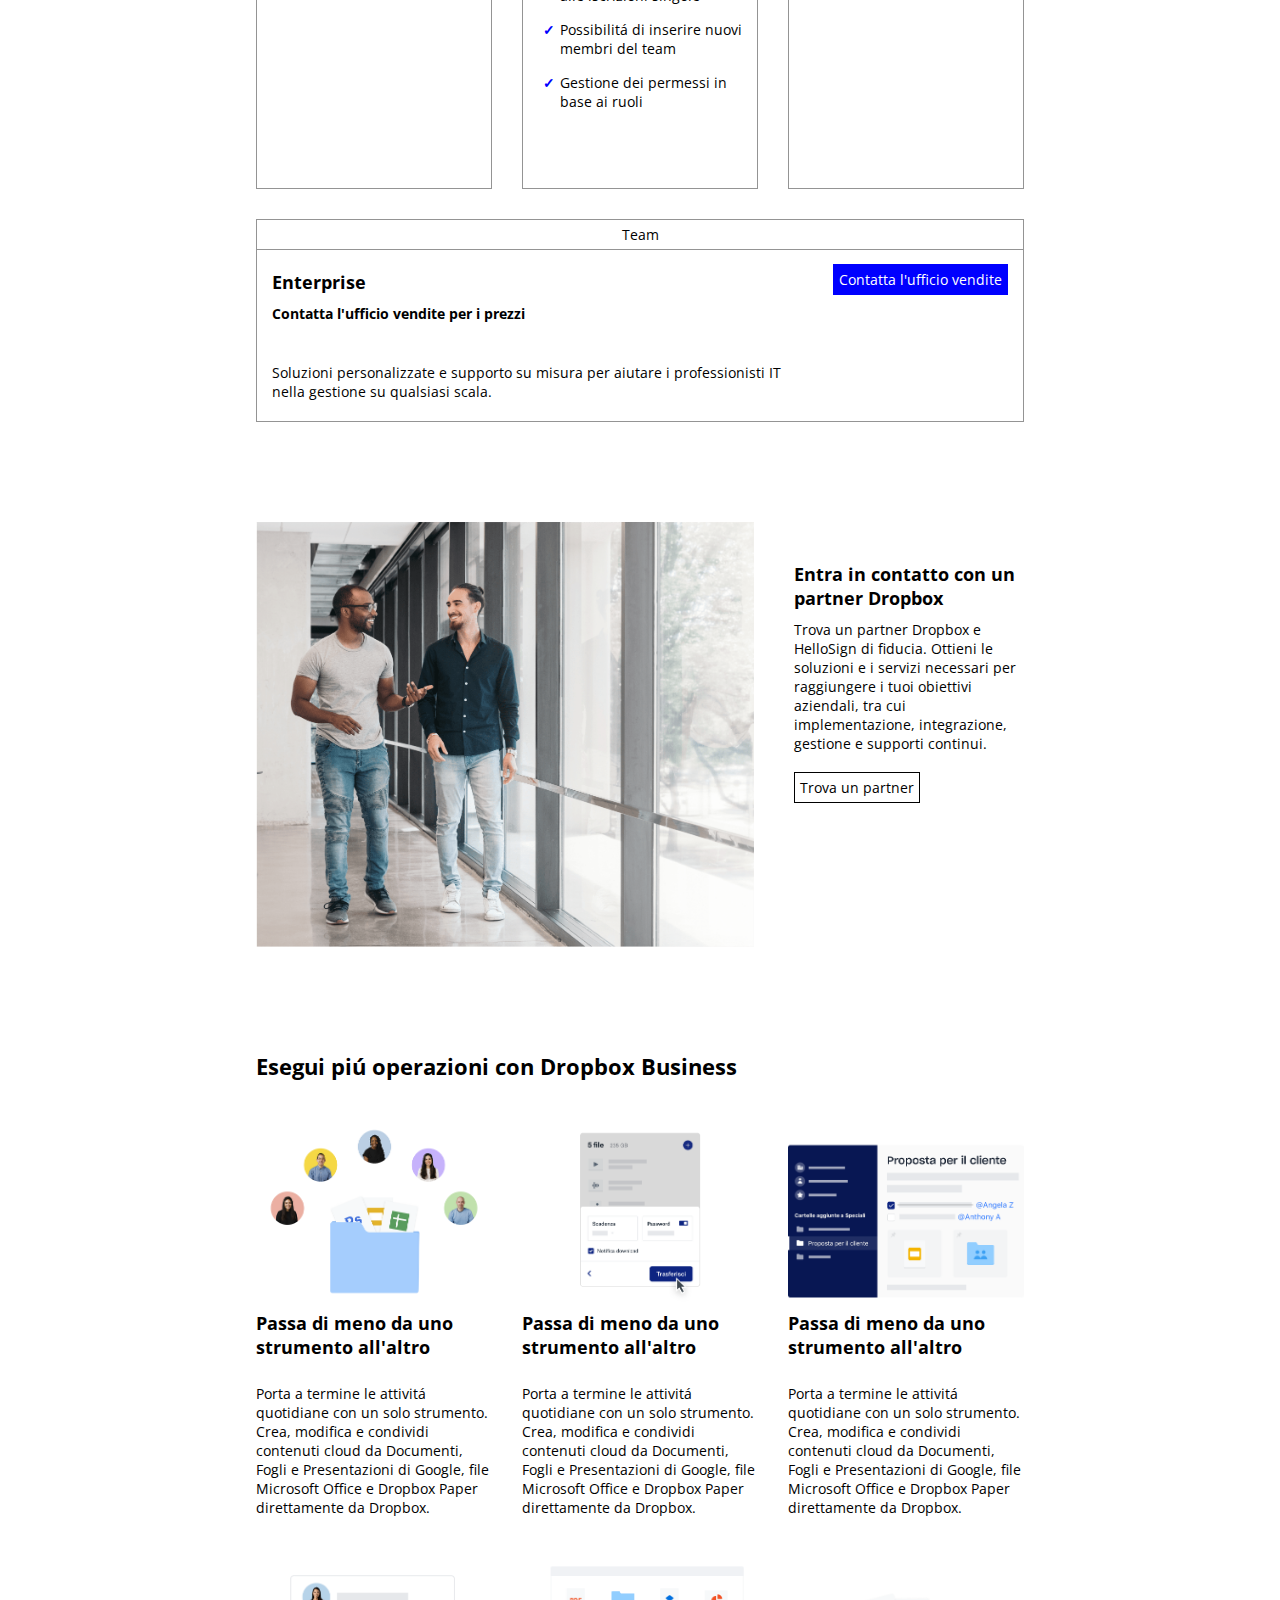
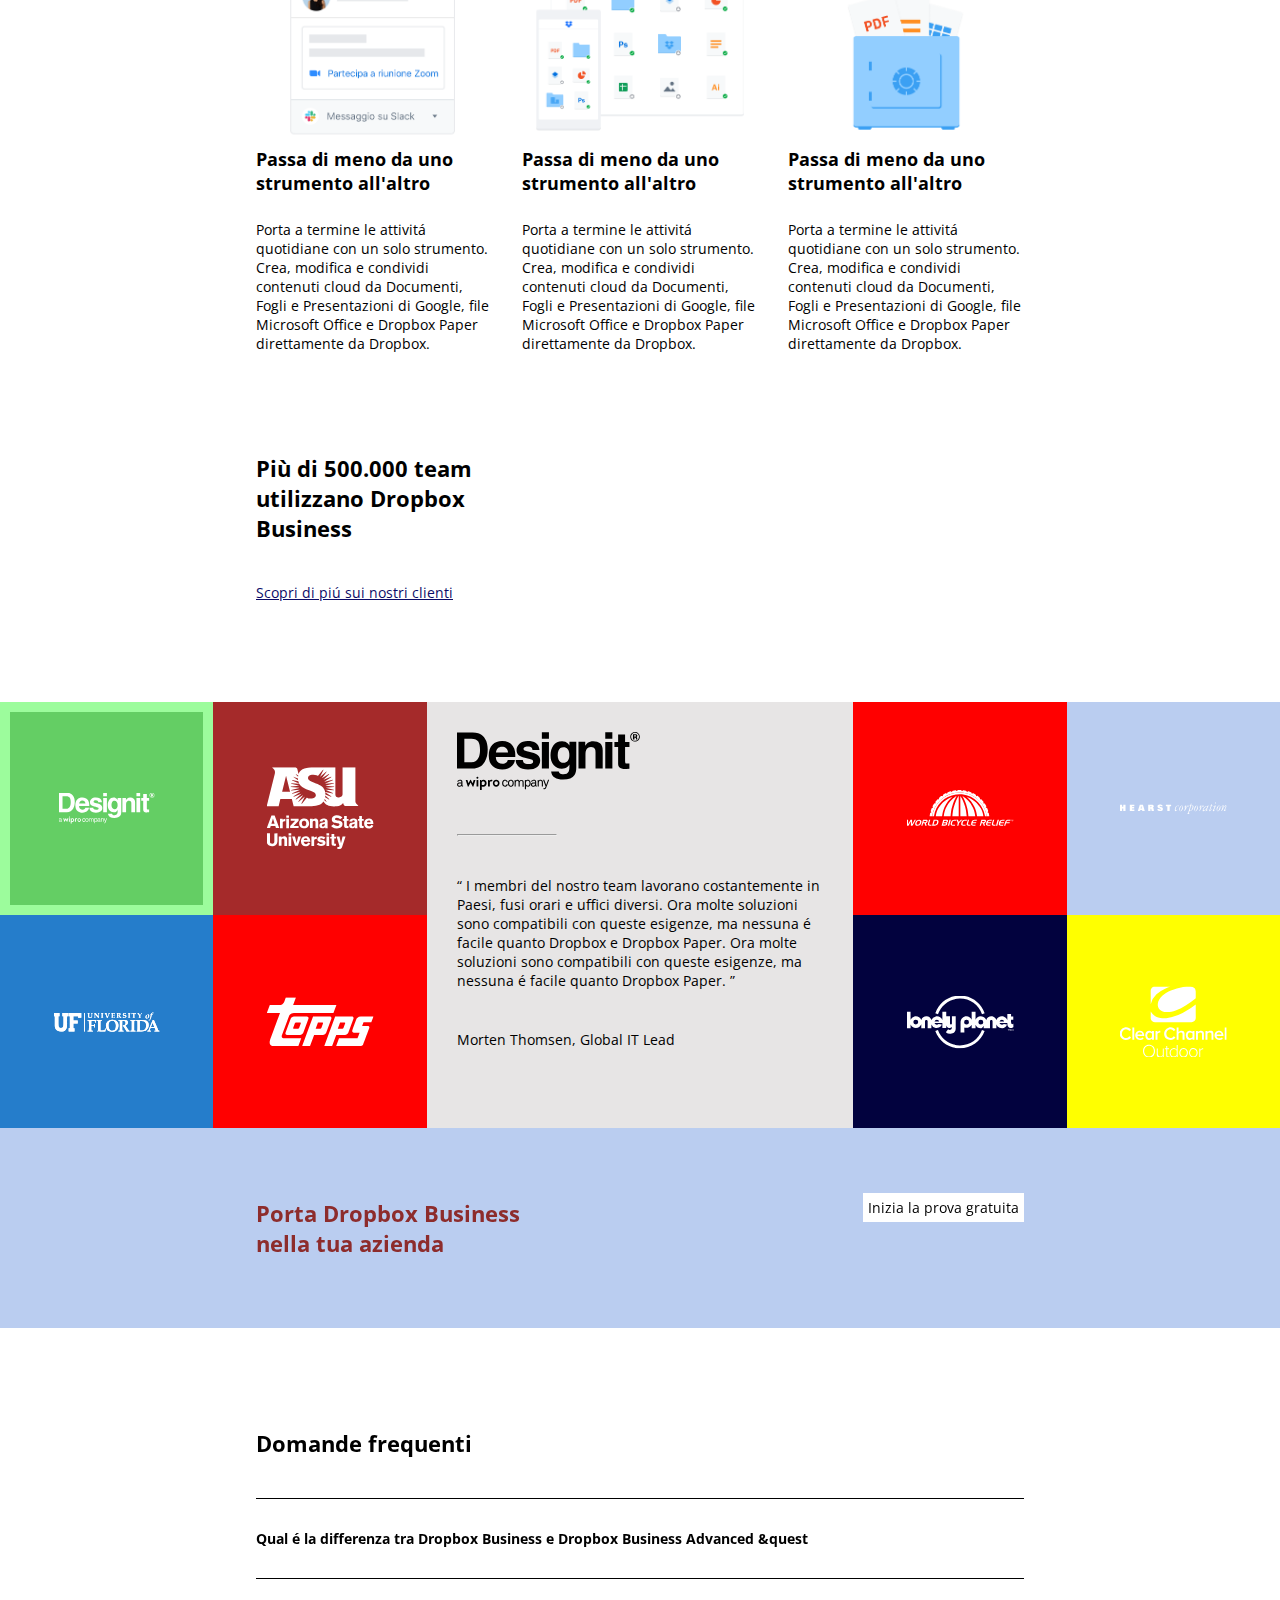
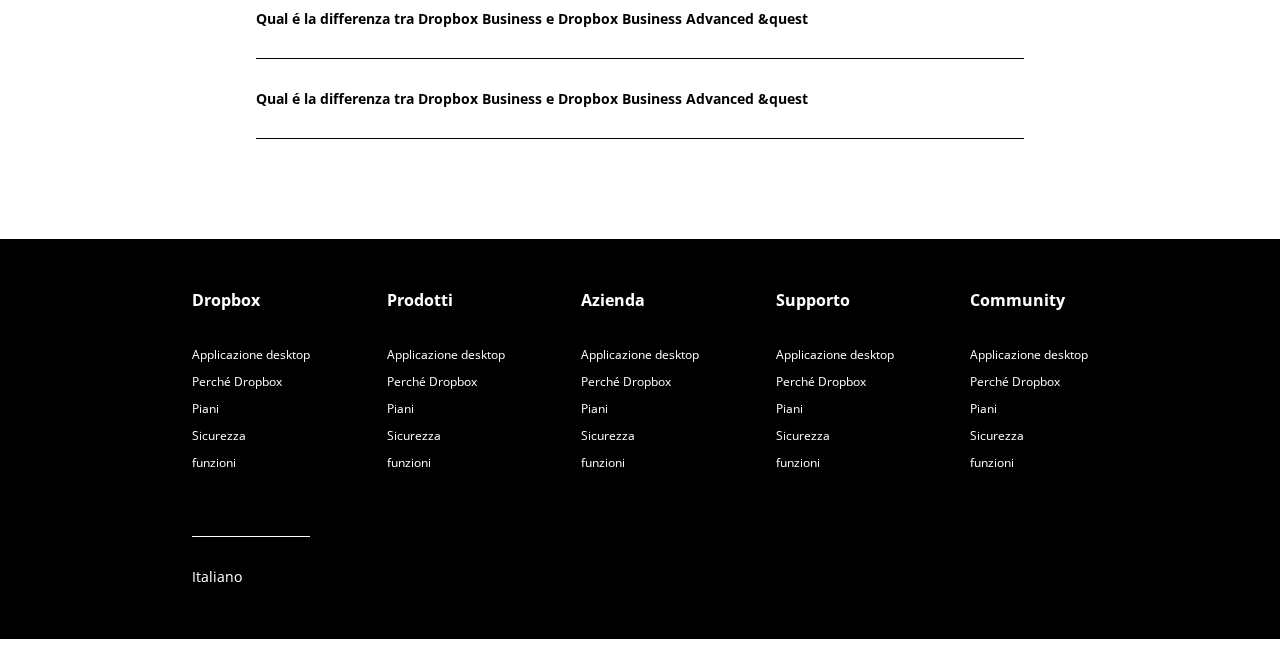
==== commit b54445c0: "modifica margine arrow" ====
--- a/bonus/index.html
+++ b/bonus/index.html
@@ -173,7 +173,7 @@
                             <span><strong>&euro; 12.00</strong></span><br> 
                             <span class="gray">&frasl; mese</span> 
 
-                            <div class="user-description">
+                            <div id="special-description">
                                 <div class="user">
                                     <i class="fa-solid fa-user"></i> 
                                     <span>1 utente</span> 
--- a/bonus/css/style.css
+++ b/bonus/css/style.css
@@ -85,11 +85,11 @@
 
 .menu li:hover {
     background-color:#0000ff;
-    border-bottom: 1px solid #ffffff;
+    border-bottom: 3px solid #bacdf0;
 }
 
 .menu a:hover {
-    color: #ffffff;
+    color: #bacdf0;
 }
 
 .sub-menu{
@@ -163,7 +163,7 @@
 
 .presentation-sx #arrow{
     font-size: 30px;
-    margin-top: 65px;
+    margin-top: 90px;
 }
 
 .mb1{
@@ -245,6 +245,10 @@
 
 .user-description{
     margin: 40px 0;
+}
+
+#special-description{
+    margin: 40px 0 60px 0;
 }
 
 .underlined {
